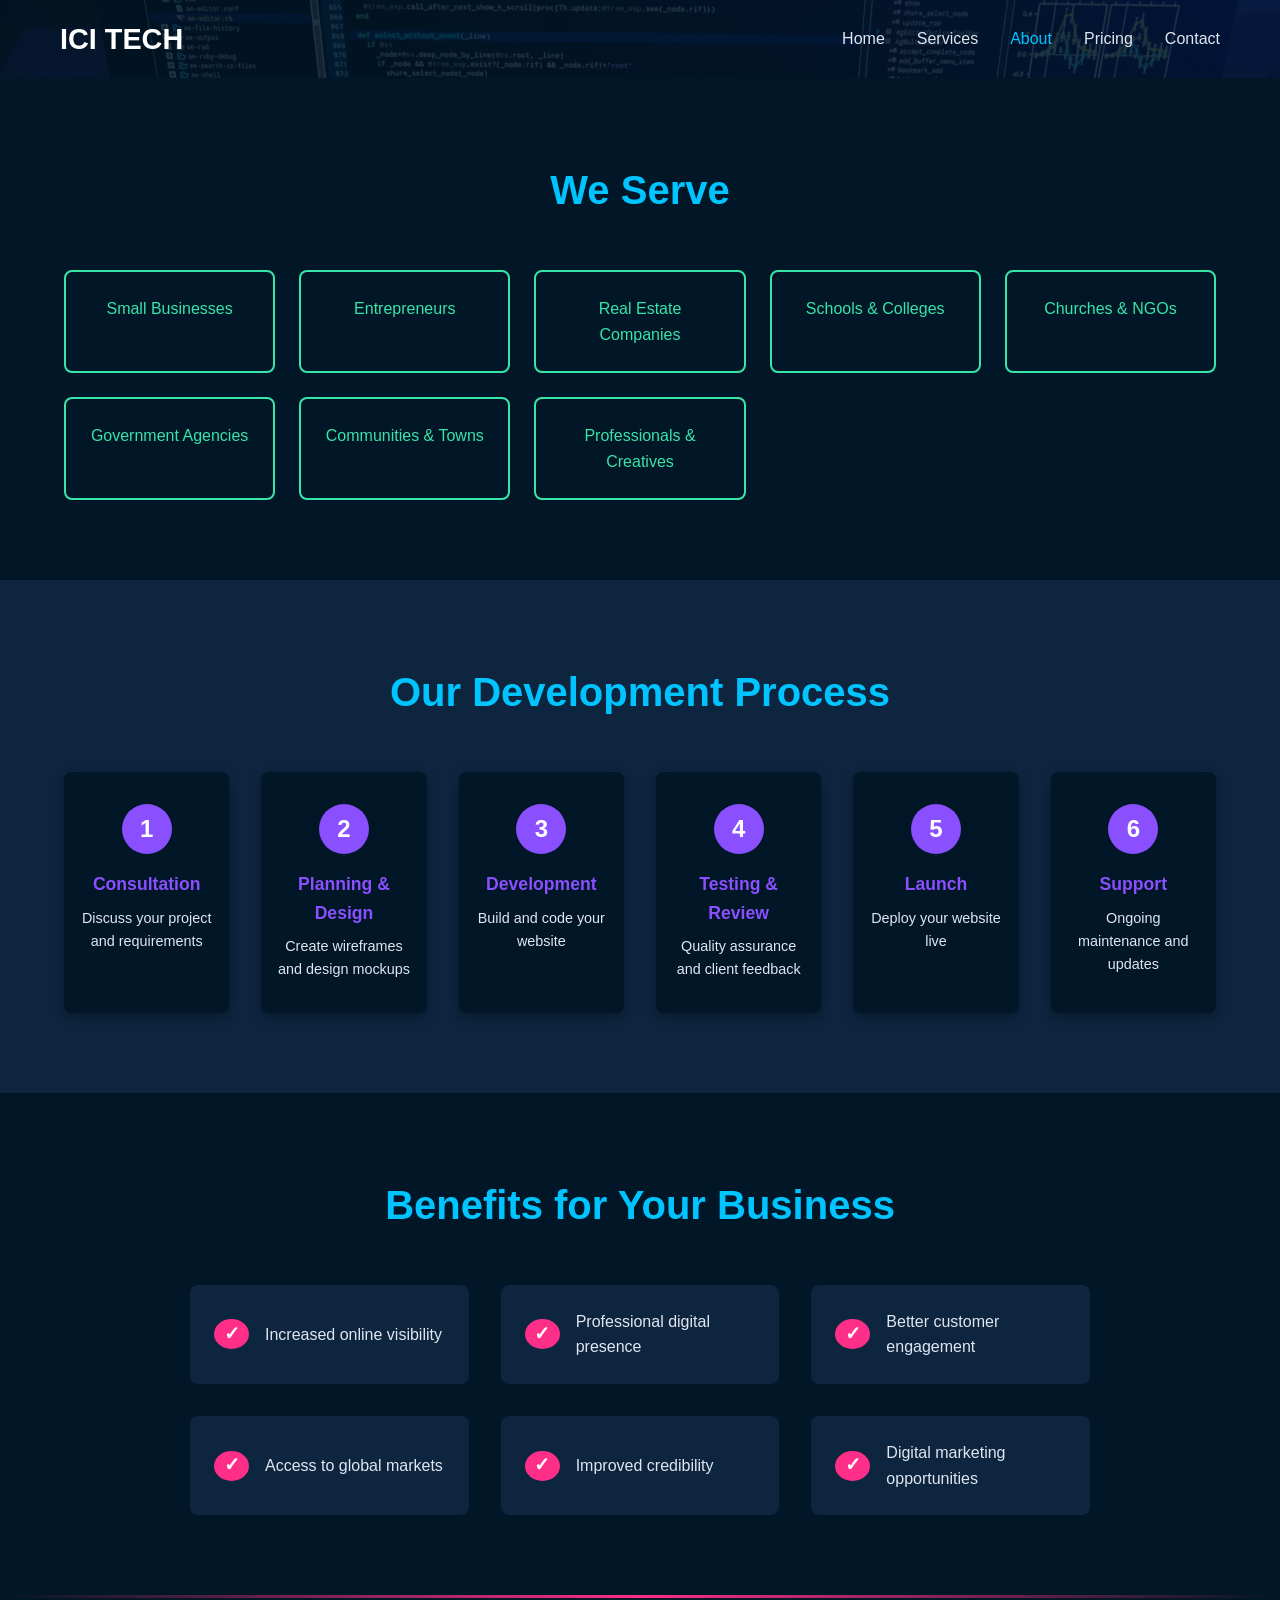
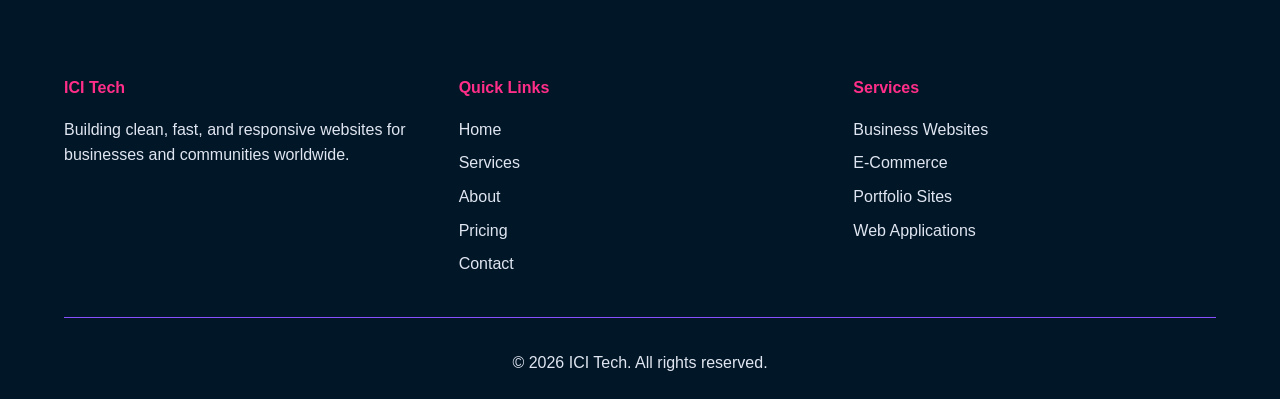
==== about.html @ 706affb3 "Add files via upload" ====
<!DOCTYPE html>
<html lang="en">
<head>
    <meta charset="UTF-8">
    <meta name="viewport" content="width=device-width, initial-scale=1.0">
    <meta name="description" content="About ICI Tech - Professional Web Design and Development Services for Businesses, Communities, and Individuals.">
    <meta name="keywords" content="web design company, web development services, about us, our process, benefits">
    <title>About Us - ICI Tech</title>
    <link rel="icon" type="image/png" href="assets/img/icon.png">
    <link rel="apple-touch-icon" href="assets/img/icon.png">
    <link rel="stylesheet" href="assets/styles.css">
    <link rel="stylesheet" href="https://unpkg.com/aos@next/dist/aos.css" />
</head>
<body>
    <!-- Navigation -->
    <nav class="navbar">
        <div class="container">
            <div class="logo"><a href="index.html">ICI Tech</a></div>
            <ul class="nav-menu">
                <li><a href="index.html" class="nav-link">Home</a></li>
                <li><a href="services.html" class="nav-link">Services</a></li>
                <li><a href="about.html" class="nav-link">About</a></li>
                <li><a href="pricing.html" class="nav-link">Pricing</a></li>
                <li><a href="contact.html" class="nav-link">Contact</a></li>
            </ul>
            <div class="hamburger">
                <span></span>
                <span></span>
                <span></span>
            </div>
        </div>
    </nav>

    <!-- Target Clients Section -->
    <section class="target-clients">
        <div class="container">
            <h2 data-aos="fade-up">We Serve</h2>
            <div class="clients-grid" data-aos="fade-up">
                <div class="client-item" data-aos-delay="50">Small Businesses</div>
                <div class="client-item" data-aos-delay="100">Entrepreneurs</div>
                <div class="client-item" data-aos-delay="150">Real Estate Companies</div>
                <div class="client-item" data-aos-delay="200">Schools & Colleges</div>
                <div class="client-item" data-aos-delay="250">Churches & NGOs</div>
                <div class="client-item" data-aos-delay="300">Government Agencies</div>
                <div class="client-item" data-aos-delay="350">Communities & Towns</div>
                <div class="client-item" data-aos-delay="400">Professionals & Creatives</div>
            </div>
        </div>
    </section>

    <!-- Process Section -->
    <section class="process">
        <div class="container" data-aos="fade-up">
            <h2>Our Development Process</h2>
            <div class="process-steps">
                <div class="step" data-aos="fade-up" data-aos-delay="100">
                    <div class="step-number">1</div>
                    <h4>Consultation</h4>
                    <p>Discuss your project and requirements</p>
                </div>
                <div class="step" data-aos="fade-up" data-aos-delay="200">
                    <div class="step-number">2</div>
                    <h4>Planning & Design</h4>
                    <p>Create wireframes and design mockups</p>
                </div>
                <div class="step" data-aos="fade-up" data-aos-delay="300">
                    <div class="step-number">3</div>
                    <h4>Development</h4>
                    <p>Build and code your website</p>
                </div>
                <div class="step" data-aos="fade-up" data-aos-delay="400">
                    <div class="step-number">4</div>
                    <h4>Testing & Review</h4>
                    <p>Quality assurance and client feedback</p>
                </div>
                <div class="step" data-aos="fade-up" data-aos-delay="500">
                    <div class="step-number">5</div>
                    <h4>Launch</h4>
                    <p>Deploy your website live</p>
                </div>
                <div class="step" data-aos="fade-up" data-aos-delay="600">
                    <div class="step-number">6</div>
                    <h4>Support</h4>
                    <p>Ongoing maintenance and updates</p>
                </div>
            </div>
        </div>
    </section>

    <!-- Benefits Section -->
    <section class="benefits">
        <div class="container" data-aos="fade-up">
            <h2>Benefits for Your Business</h2>
            <div class="benefits-list">
                <div class="benefit-item">
                    <span class="benefit-icon">✓</span>
                    <p>Increased online visibility</p>
                </div>
                <div class="benefit-item">
                    <span class="benefit-icon">✓</span>
                    <p>Professional digital presence</p>
                </div>
                <div class="benefit-item">
                    <span class="benefit-icon">✓</span>
                    <p>Better customer engagement</p>
                </div>
                <div class="benefit-item">
                    <span class="benefit-icon">✓</span>
                    <p>Access to global markets</p>
                </div>
                <div class="benefit-item">
                    <span class="benefit-icon">✓</span>
                    <p>Improved credibility</p>
                </div>
                <div class="benefit-item">
                    <span class="benefit-icon">✓</span>
                    <p>Digital marketing opportunities</p>
                </div>
            </div>
        </div>
    </section>

    <!-- Footer -->
    <footer class="footer">
        <div class="container">
            <div class="footer-content">
                <div class="footer-section">
                    <h4>ICI Tech</h4>
                    <p>Building clean, fast, and responsive websites for businesses and communities worldwide.</p>
                </div>
                <div class="footer-section">
                    <h4>Quick Links</h4>
                    <ul>
                        <li><a href="index.html">Home</a></li>
                        <li><a href="services.html">Services</a></li>
                        <li><a href="about.html">About</a></li>
                        <li><a href="pricing.html">Pricing</a></li>
                        <li><a href="contact.html">Contact</a></li>
                    </ul>
                </div>
                <div class="footer-section">
                    <h4>Services</h4>
                    <ul>
                        <li><a href="services.html#business">Business Websites</a></li>
                        <li><a href="services.html#ecommerce">E-Commerce</a></li>
                        <li><a href="services.html#portfolio">Portfolio Sites</a></li>
                        <li><a href="services.html#apps">Web Applications</a></li>
                    </ul>
                </div>
            </div>
            <div class="footer-bottom">
                <p>&copy; 2026 ICI Tech. All rights reserved.</p>
            </div>
        </div>
    </footer>

    <!-- Back to Top Button -->
    <a href="#" class="back-to-top">↑</a>

    <script src="assets/script.js"></script>
    <script src="https://unpkg.com/aos@next/dist/aos.js"></script>
    <script>
      AOS.init({ duration: 1000, once: true });
    </script>
</body>
</html>
---- assets/styles.css ----
/* ============================================
   Global Styles
   ============================================ */

* {
    margin: 0;
    padding: 0;
    box-sizing: border-box;
}

:root {
    /* New Multi-color Dark Palette */
    --dark-bg: #011627; /* Very Dark Blue - Main BG */
    --card-bg: #0D253F; /* Deep Navy - For cards and sections */
    --primary-color: #8A4FFF;   /* Vibrant Purple */
    --secondary-color: #00C4FF; /* Bright Cyan */
    --accent-color: #FF2E88;    /* Hot Pink/Magenta */
    --accent-color-2: #38E4A8;   /* Bright Green */
    
    --text-light: #E0E6F1;      /* Brighter light text */
    --text-dark: #E0E6F1;       /* Dark text is now light on dark bg */
    --white: #ffffff;           /* Keep white for pure white text */
    --border-color: rgba(46, 196, 182, 0.3);

    --shadow: 0 4px 12px rgba(0, 0, 0, 0.3);
    --shadow-lg: 0 8px 24px rgba(0, 0, 0, 0.4);
}

body {
    font-family: 'Segoe UI', Tahoma, Geneva, Verdana, sans-serif;
    line-height: 1.6;
    color: var(--text-light);
    background-color: var(--dark-bg); /* Fallback color */
    background-image: linear-gradient(rgba(1, 22, 39, 0.85), rgba(1, 22, 39, 0.85)), url('../assets/img/hero\ img.jpg');
    background-size: cover;
    background-position: center center;
    background-repeat: no-repeat;
    background-attachment: fixed;
}

body.no-bg-image {
    background-image: none; /* Remove the background image */
    background-color: var(--dark-bg); /* Use a solid dark background */
}

.container {
    max-width: 1200px;
    margin: 0 auto;
    padding: 0 1.5rem;
}

/* ============================================
   Navigation
   ============================================ */

.navbar {
    /* Default transparent state */
    background-color: transparent;
    box-shadow: none;
    -webkit-backdrop-filter: none;
    backdrop-filter: none;
    position: sticky;
    top: 0;
    z-index: 1000;
    transition: background-color 0.4s ease, box-shadow 0.4s ease, -webkit-backdrop-filter 0.4s ease, backdrop-filter 0.4s ease;
}

.navbar.scrolled {
    background-color: rgba(1, 22, 39, 0.95); /* More opaque background */
    box-shadow: var(--shadow-lg); /* A stronger shadow for more depth */
    -webkit-backdrop-filter: blur(10px);
    backdrop-filter: blur(10px);
    border-bottom: 1px solid var(--border-color); /* Subtle separator line */
}

.navbar .container {
    display: flex;
    justify-content: space-between;
    align-items: center;
    padding: 1rem 20px;
}

.logo {
    font-size: 1.8rem;
    font-weight: 900; 
    text-transform: uppercase;
}

.logo a,
.logo a:visited,
.logo a:hover {
    color: var(--white);
    text-decoration: none;
}

.nav-menu {
    display: flex;
    list-style: none;
    gap: 2rem;
}

.nav-link,
.nav-link:visited {
    color: var(--text-light); /* Changed for dark navbar */
    text-decoration: none;
    font-weight: 500;
    transition: color 0.3s ease;
}

.nav-link:hover {
    color: var(--accent-color);
}

.nav-link.active {
    color: var(--secondary-color); /* Use bright cyan for the active link */
    position: relative;
}

.hamburger {
    display: none;
    flex-direction: column;
    cursor: pointer;
}

.hamburger span {
    width: 25px;
    height: 3px;
    background-color: var(--white); /* Changed for dark navbar */
    margin: 5px 0;
    transition: 0.3s;
}

/* ============================================
   Hero Section
   ============================================ */

.hero { 
    background: transparent;
    color: var(--white);
    padding: 6rem 1.5rem;
    text-align: center; 
    min-height: 500px;
    display: flex;
    align-items: center;
    justify-content: center;
}

.hero-content h1 {
    font-size: 3rem;
    margin-bottom: 1rem;
    font-weight: bold;
}

.hero-content p {
    font-size: 1.3rem;
    margin-bottom: 2rem;
    opacity: 0.95;
}

.cta-button {
    background-color: var(--accent-color);
    color: var(--white);
    padding: 12px 30px;
    border: none;
    border-radius: 5px;
    font-size: 1rem;
    font-weight: bold;
    cursor: pointer;
    transition: all 0.3s ease;
    text-transform: uppercase;
    text-decoration: none;
}

.cta-button:hover {
    background-color: var(--secondary-color);
    transform: translateY(-2px);
    color: var(--dark-bg);
    box-shadow: var(--shadow-lg);
}

/* Rainbow animation for special CTA button */
@keyframes rainbow-bg {
    0% { background-position: 0% 50%; }
    50% { background-position: 100% 50%; }
    100% { background-position: 0% 50%; }
}

.cta-rainbow {
    background: linear-gradient(90deg, var(--primary-color), var(--accent-color), var(--secondary-color), var(--accent-color-2), var(--primary-color));
    background-size: 250% 250%;
    animation: rainbow-bg 8s ease infinite;
}

.cta-rainbow:hover {
    background-color: transparent; /* Prevents background color change from .cta-button:hover */
    color: var(--white); /* Keeps text color consistent on hover */
    animation-duration: 2s; /* Speeds up the animation on hover */
}

/* ============================================
   Introduction Section
   ============================================ */

.introduction {
    padding: 5rem 1.5rem;
    background-color: var(--card-bg);
    text-align: center;
}

.introduction h2 {
    font-size: 2.5rem;
    margin-bottom: 1.5rem;
    color: var(--secondary-color);
}

.introduction p {
    font-size: 1.1rem;
    color: var(--text-light);
    max-width: 800px;
    margin: 1rem auto;
    line-height: 1.8;
}

/* ============================================
   Mission & Vision Section
   ============================================ */

.mission-vision {
    padding: 5rem 1.5rem;
    background-color: transparent;
}

.mission-vision-grid {
    display: grid;
    grid-template-columns: repeat(auto-fit, minmax(400px, 1fr));
    gap: 2rem;
    margin-top: 2rem;
}

.mission-card,
.vision-card {
    background-color: var(--card-bg);
    padding: 2rem;
    border-radius: 8px;
    box-shadow: var(--shadow);
    transition: transform 0.3s ease, box-shadow 0.3s ease;
}

.mission-card {
    border-left: 5px solid var(--primary-color);
}

.vision-card {
    border-left: 5px solid var(--accent-color);
}

.mission-card:hover,
.vision-card:hover {
    transform: translateY(-5px);
    box-shadow: var(--shadow-lg);
}

.mission-card h3,
.vision-card h3 {
    font-size: 1.5rem;
    margin-bottom: 1rem;
}

/* ============================================
   Services Section
   ============================================ */

.services {
    padding: 5rem 1.5rem;
    background-color: var(--card-bg);
}

.services h2 {
    font-size: 2.5rem;
    text-align: center;
    margin-bottom: 3rem;
    color: var(--secondary-color);
}

.services-grid {
    display: grid;
    grid-template-columns: repeat(auto-fit, minmax(300px, 1fr));
    gap: 2rem;
}

.service-card {
    background-color: var(--dark-bg);
    padding: 2rem;
    border-radius: 8px;
    box-shadow: var(--shadow);
    transition: all 0.3s ease;
    border-top: 4px solid var(--primary-color);
}

.service-card:hover {
    transform: translateY(-10px) scale(1.02);
    box-shadow: var(--shadow-lg);
    border-top-color: var(--accent-color);
}

.service-card h3 {
    color: var(--primary-color);
    margin-bottom: 1rem;
    font-size: 1.3rem;
}

.service-card p {
    color: var(--text-light);
    margin-bottom: 1.5rem;
}

.service-card ul {
    list-style: none;
    padding-left: 0;
}

.service-card li {
    padding: 0.5rem 0;
    padding-left: 1.5rem;
    position: relative;
    color: var(--text-light);
}

.service-card li:before {
    content: "✓";
    position: absolute;
    left: 0;
    color: var(--accent-color-2);
    font-weight: bold;
}

/* ============================================
   Why Choose Us Section
   ============================================ */

.why-choose {
    padding: 5rem 1.5rem;
    background-color: var(--dark-bg);
}

.why-choose h2 {
    font-size: 2.5rem;
    text-align: center;
    margin-bottom: 3rem;
    color: var(--secondary-color);
}

.features-grid {
    display: grid;
    grid-template-columns: repeat(auto-fit, minmax(250px, 1fr));
    gap: 2rem;
}

.feature {
    text-align: center;
    padding: 2rem;
    background-color: var(--card-bg);
    border-radius: 8px;
    transition: all 0.3s ease;
}

.feature:hover {
    background-color: var(--primary-color);
    transform: translateY(-5px);
}

.feature:hover h4, .feature:hover p {
    color: var(--white);
}

.feature h4 {
    color: var(--primary-color);
    margin-bottom: 0.5rem;
    font-size: 1.2rem;
}

.feature p {
    color: var(--text-light);
}

/* ============================================
   Pricing Section
   ============================================ */

.pricing {
    padding: 5rem 1.5rem;
    background-color: var(--card-bg);
}

.pricing h2 {
    font-size: 2.5rem;
    text-align: center;
    margin-bottom: 1rem;
    color: var(--secondary-color);
}

.pricing-intro {
    text-align: center;
    color: var(--text-light);
    margin-bottom: 3rem;
    font-size: 1.1rem;
}

.pricing-cards {
    display: grid;
    grid-template-columns: repeat(auto-fit, minmax(280px, 1fr));
    gap: 2rem;
}

.price-card {
    background-color: var(--dark-bg);
    padding: 2.5rem;
    border-radius: 8px;
    box-shadow: var(--shadow);
    text-align: center;
    transition: all 0.3s ease;
    border-top: 4px solid var(--border-color);
}

.price-card.featured {
    border-top: 4px solid var(--primary-color);
    transform: scale(1.05);
    box-shadow: var(--shadow-lg);
}

.price-card:hover {
    box-shadow: var(--shadow-lg);
    transform: translateY(-5px);
}

.price-card.featured:hover {
    transform: scale(1.05) translateY(-5px);
}

.price-card h3 {
    color: var(--primary-color);
    font-size: 1.5rem;
    margin-bottom: 0.5rem;
}

.price-tier {
    color: var(--text-light);
    font-size: 0.9rem;
    margin-bottom: 1.5rem;
}

.price-card ul {
    list-style: none;
    margin: 1.5rem 0;
    text-align: left;
}

.price-card li {
    padding: 0.7rem 0;
    color: var(--text-light);
}

.price-button-wrapper {
    position: relative;
    display: inline-block;
    width: 100%;
    margin-top: 1.5rem;
}

.price-button-wrapper::before {
    content: attr(data-price);
    position: absolute;
    bottom: 120%;
    left: 50%;
    transform: translateX(-50%);
    background-color: var(--primary-color);
    color: var(--white);
    padding: 10px 15px;
    border-radius: 5px;
    white-space: nowrap;
    font-size: 0.9rem;
    font-weight: bold;
    opacity: 0;
    visibility: hidden;
    transition: all 0.3s ease;
    z-index: 10;
    box-shadow: var(--shadow-lg);
}

.price-button-wrapper::after {
    content: '';
    position: absolute;
    bottom: 115%;
    left: 50%;
    transform: translateX(-50%);
    border: 6px solid transparent;
    border-top-color: var(--primary-color);
    opacity: 0;
    visibility: hidden;
    transition: all 0.3s ease;
    z-index: 10;
}

.price-button-wrapper:hover::before,
.price-button-wrapper:hover::after {
    opacity: 1;
    visibility: visible;
}

.price-button {
    background-color: var(--accent-color);
    color: var(--white);
    padding: 10px 25px;
    border: none;
    border-radius: 5px;
    cursor: pointer;
    font-weight: bold;
    transition: all 0.3s ease;
    display: inline-block;
    width: 100%;
    text-align: center;
    text-decoration: none;
}

.price-button:hover {
    background-color: var(--secondary-color);
    transform: translateY(-2px);
}

/* ============================================
   Target Clients Section
   ============================================ */

.target-clients {
    padding: 5rem 1.5rem;
    background-color: var(--dark-bg);
}

.target-clients h2 {
    font-size: 2.5rem;
    text-align: center;
    margin-bottom: 3rem;
    color: var(--secondary-color);
}

.clients-grid {
    display: grid;
    grid-template-columns: repeat(auto-fit, minmax(200px, 1fr));
    gap: 1.5rem;
}

.client-item {
    background-color: transparent;
    padding: 1.5rem;
    border-radius: 8px;
    text-align: center;
    font-weight: 500;
    color: var(--accent-color-2);
    border: 2px solid var(--accent-color-2);
    transition: all 0.3s ease;
}

.client-item:hover {
    background-color: var(--accent-color-2);
    color: var(--dark-bg);
}

/* ============================================
   Process Section
   ============================================ */

.process {
    padding: 5rem 1.5rem;
    background-color: var(--card-bg);
}

.process h2 {
    font-size: 2.5rem;
    text-align: center;
    margin-bottom: 3rem;
    color: var(--secondary-color);
}

.process-steps {
    display: grid;
    grid-template-columns: repeat(auto-fit, minmax(150px, 1fr));
    gap: 2rem;
}

.step {
    text-align: center;
    padding: 2rem 1rem;
    background-color: var(--dark-bg);
    border-radius: 8px;
    box-shadow: var(--shadow);
    transition: all 0.3s ease;
}

.step:hover {
    box-shadow: var(--shadow-lg);
    transform: translateY(-5px);
}

.step-number {
    width: 50px;
    height: 50px;
    background-color: var(--primary-color);
    color: var(--white);
    border-radius: 50%;
    display: flex;
    align-items: center;
    justify-content: center;
    font-size: 1.5rem;
    font-weight: bold;
    margin: 0 auto 1rem;
}

.step h4 {
    color: var(--primary-color);
    margin-bottom: 0.5rem;
    font-size: 1.1rem;
}

.step p {
    color: var(--text-light);
    font-size: 0.9rem;
}

/* ============================================
   Benefits Section
   ============================================ */

.benefits {
    padding: 5rem 1.5rem;
    background-color: var(--dark-bg);
}

.benefits h2 {
    font-size: 2.5rem;
    text-align: center;
    margin-bottom: 3rem;
    color: var(--secondary-color);
}

.benefits-list {
    display: grid;
    grid-template-columns: repeat(auto-fit, minmax(250px, 1fr));
    gap: 2rem;
    max-width: 900px;
    margin: 0 auto;
}

.benefit-item {
    display: flex;
    align-items: center;
    gap: 1rem;
    padding: 1.5rem;
    background-color: var(--card-bg);
    border-radius: 8px;
    transition: all 0.3s ease;
}

.benefit-item:hover {
    background-color: var(--primary-color);
    transform: translateX(5px);
}

.benefit-icon {
    width: 35px;
    height: 30px;
    background-color: var(--accent-color);
    color: var(--white);
    border-radius: 50%;
    display: flex;
    align-items: center;
    justify-content: center;
    font-weight: bold;
    font-size: 1.2rem;
    flex-shrink: 0;
}

.benefit-item p {
    color: var(--text-light);
    margin: 0;
}

/* ============================================
   Contact Section
   ============================================ */

.contact {
    padding: 5rem 1.5rem;
    background: linear-gradient(135deg, var(--primary-color) 0%, var(--secondary-color) 100%);
    color: var(--white);
    text-align: center;
}

.contact h2 {
    font-size: 2.5rem;
    margin-bottom: 1rem;
}

.contact > .container > p {
    font-size: 1.1rem;
    margin-bottom: 2rem;
}

.contact-form {
    max-width: 700px;
    text-align: left;
    margin: 0 auto;
}

.form-group {
    margin-bottom: 1.5rem;
}

.contact-form input,
.contact-form select,
.contact-form textarea {
    width: 100%;
    padding: 12px 15px;
    border: 1px solid rgba(255, 255, 255, 0.2);
    border-radius: 5px;
    font-family: inherit;
    font-size: 1rem;
    background-color: rgba(255, 255, 255, 0.1);
    color: var(--white);
}

.contact-form input::placeholder,
.contact-form textarea::placeholder {
    color: var(--text-light);
    opacity: 0.7;
}

.contact-form select option {
    background: var(--dark-bg);
    color: var(--text-light);
}

.contact-form input:focus,
.contact-form select:focus,
.contact-form textarea:focus {
    outline: 2px solid var(--accent-color-2);
    box-shadow: none;
}

.contact-form button {
    width: 100%;
}

/* ============================================
   Footer
   ============================================ */

.footer {
    background-color: var(--dark-bg);
    color: var(--text-light);
    padding: 5rem 1.5rem 1.5rem;
    position: relative;
}

.footer::before {
    content: '';
    position: absolute;
    top: 0;
    left: 0;
    right: 0;
    height: 3px;
    background: linear-gradient(90deg, transparent, var(--accent-color), transparent);
}

.footer-content {
    display: grid;
    grid-template-columns: repeat(auto-fit, minmax(220px, 1fr));
    gap: 2rem;
    margin-bottom: 2rem;
}

.footer-section h4 {
    margin-bottom: 1rem;
    color: var(--accent-color);
}

.footer-section p {
    color: var(--text-light);
    line-height: 1.6;
}

.footer-section ul {
    list-style: none;
}

.footer-section ul li {
    margin-bottom: 0.5rem;
}

.footer-section a {
    color: var(--text-light);
    text-decoration: none;
    transition: color 0.3s ease;
}

.footer-section a:hover {
    color: var(--accent-color);
    text-decoration: none;
}

.social-links {
    display: flex;
    gap: 1rem;
    margin-top: 1rem;
}

.social-links a {
    display: flex;
    justify-content: center;
    align-items: center;
    width: 40px;
    height: 40px;
    border-radius: 50%;
    background-color: var(--primary-color);
    font-weight: bold;
}

.social-links a:hover {
    background-color: var(--accent-color);
    transform: translateY(-3px);
}

.footer-bottom {
    text-align: center;
    padding-top: 2rem;
    border-top: 1px solid var(--primary-color);
    color: var(--text-light);
}

/* ============================================
   Back to Top Button
   ============================================ */

.back-to-top {
    position: fixed;
    bottom: 25px;
    right: 25px;
    background-color: var(--accent-color);
    color: var(--white);
    width: 50px;
    height: 50px;
    border-radius: 50%;
    display: flex;
    align-items: center;
    justify-content: center;
    font-size: 24px;
    text-decoration: none;
    box-shadow: var(--shadow-lg);
    opacity: 0;
    visibility: hidden;
    transform: translateY(20px);
    transition: all 0.4s ease;
    z-index: 1000;
}

.back-to-top.visible {
    opacity: 1;
    visibility: visible;
    transform: translateY(0);
}

.back-to-top:hover {
    background-color: #25a296; /* Darker accent */
    transform: translateY(-3px);
}

/* === Styles for New Sections === */

/* Core Services Section (index.html) */
.core-services {
    padding: 5rem 1.5rem;
    background-color: var(--card-bg);
}
.core-services h2 {
    font-size: 2.5rem;
    text-align: center;
    margin-bottom: 3rem;
    color: var(--secondary-color);
}
.core-services .learn-more-link {
    font-weight: bold;
    color: var(--accent-color-2);
    text-decoration: none;
    transition: color 0.3s ease;
}
.core-services .learn-more-link:hover {
    color: var(--white); /* No underline on hover */
}

/* Tech Stack Section (index.html) */
.tech-stack {
    padding: 5rem 1.5rem;
    background-color: var(--card-bg);
}

.tech-stack h2 {
    font-size: 2.5rem;
    text-align: center;
    margin-bottom: 3rem;
    color: var(--secondary-color);
}

.tech-grid {
    display: grid;
    grid-template-columns: repeat(auto-fit, minmax(120px, 1fr));
    gap: 2rem;
    max-width: 900px;
    margin: 0 auto;
}

.tech-item {
    background-color: var(--dark-bg);
    padding: 1.5rem;
    border-radius: 8px;
    display: flex;
    flex-direction: column;
    align-items: center;
    justify-content: center;
    gap: 1rem;
    text-align: center;
    transition: all 0.3s ease;
}

.tech-item:hover {
    transform: translateY(-10px);
    box-shadow: var(--shadow-lg);
    background-color: var(--primary-color);
}

.tech-item img {
    height: 50px;
    width: 50px;
    object-fit: contain;
}

.tech-item p {
    font-size: 0.9rem;
    font-weight: 500;
    color: var(--text-light);
    margin: 0;
}

.tech-item:hover p {
    color: var(--white);
}

/* ============================================
   Responsive Design
   ============================================ */

@media (max-width: 768px) {
    .hamburger {
        display: flex;
    }

    .nav-menu {
        display: none;
        position: absolute;
        top: 70px;
        left: 0;
        right: 0;
        flex-direction: column;
        background-color: var(--card-bg);
        gap: 0;
        padding: 1rem 0;
        box-shadow: var(--shadow);
        border-top: 1px solid var(--border-color);
    }

    .nav-menu.active {
        display: flex;
    }

    .nav-menu li {
        width: 100%;
    }

    .nav-menu li a {
        display: block;
        padding: 1rem 1.5rem;
        color: var(--text-light);
    }

    .hero-content h1 {
        font-size: 2rem;
    }

    .hero-content p {
        font-size: 1rem;
    }

    .services-grid,
    .features-grid,
    .pricing-cards {
        grid-template-columns: 1fr;
    }

    .price-card.featured {
        transform: scale(1);
    }

    .price-card.featured:hover {
        transform: translateY(-5px);
    }

    .mission-vision-grid {
        grid-template-columns: 1fr;
    }

    .process-steps {
        grid-template-columns: repeat(2, 1fr);
    }

    .contact-wrapper {
        grid-template-columns: 1fr;
    }
}

@media (max-width: 480px) {
    .navbar .container {
        padding: 0.8rem 1rem;
    }

    .logo {
        font-size: 1.3rem;
    }

    .hero {
        padding: 50px 1rem;
        min-height: 350px;
    }

    .hero-content h1 {
        font-size: 1.5rem;
    }

    .hero-content p {
        font-size: 0.95rem;
    }


    .introduction h2,
    .services h2,
    .why-choose h2,
    .pricing h2,
    .process h2,
    .benefits h2,
    .contact h2,
    .core-services h2,
    .tech-stack h2 {
        font-size: 1.8rem;
    }
    .process-steps {
        grid-template-columns: 1fr;
    }

    .benefits-list {
        grid-template-columns: 1fr;
    }

    .clients-grid {
        grid-template-columns: repeat(2, 1fr);
    }
}

/* ============================================
   FAQ Accordion
   ============================================ */

.faq {
    padding: 5rem 1.5rem;
    background-color: var(--dark-bg);
}

.faq-accordion {
    max-width: 800px;
    margin: 2rem auto 0;
}

.faq-item {
    border-bottom: 1px solid var(--border-color);
}

.faq-item:last-child {
    border-bottom: none;
}

.faq-question {
    width: 100%;
    background: none;
    border: none;
    padding: 1.5rem 0;
    display: flex;
    justify-content: space-between;
    align-items: center;
    cursor: pointer;
    text-align: left;
}

.faq-question span:first-child { /* The text */
    color: var(--white);
    font-size: 1.2rem;
    font-weight: 500;
    font-family: inherit;
    padding-right: 1rem;
}

.faq-icon {
    font-size: 2rem;
    font-weight: 300;
    color: var(--secondary-color);
    transition: transform 0.3s ease;
    flex-shrink: 0;
}

.faq-answer {
    max-height: 0;
    overflow: hidden;
    transition: max-height 0.4s ease-out;
}

.faq-answer p {
    padding-bottom: 1.5rem;
    margin: 0;
    color: var(--text-light);
    opacity: 0.9;
    line-height: 1.7;
}

/* Active state for accordion */
.faq-item.active .faq-answer {
    max-height: 300px; /* A safe height for the content */
}

.faq-item.active .faq-icon {
    transform: rotate(45deg);
}
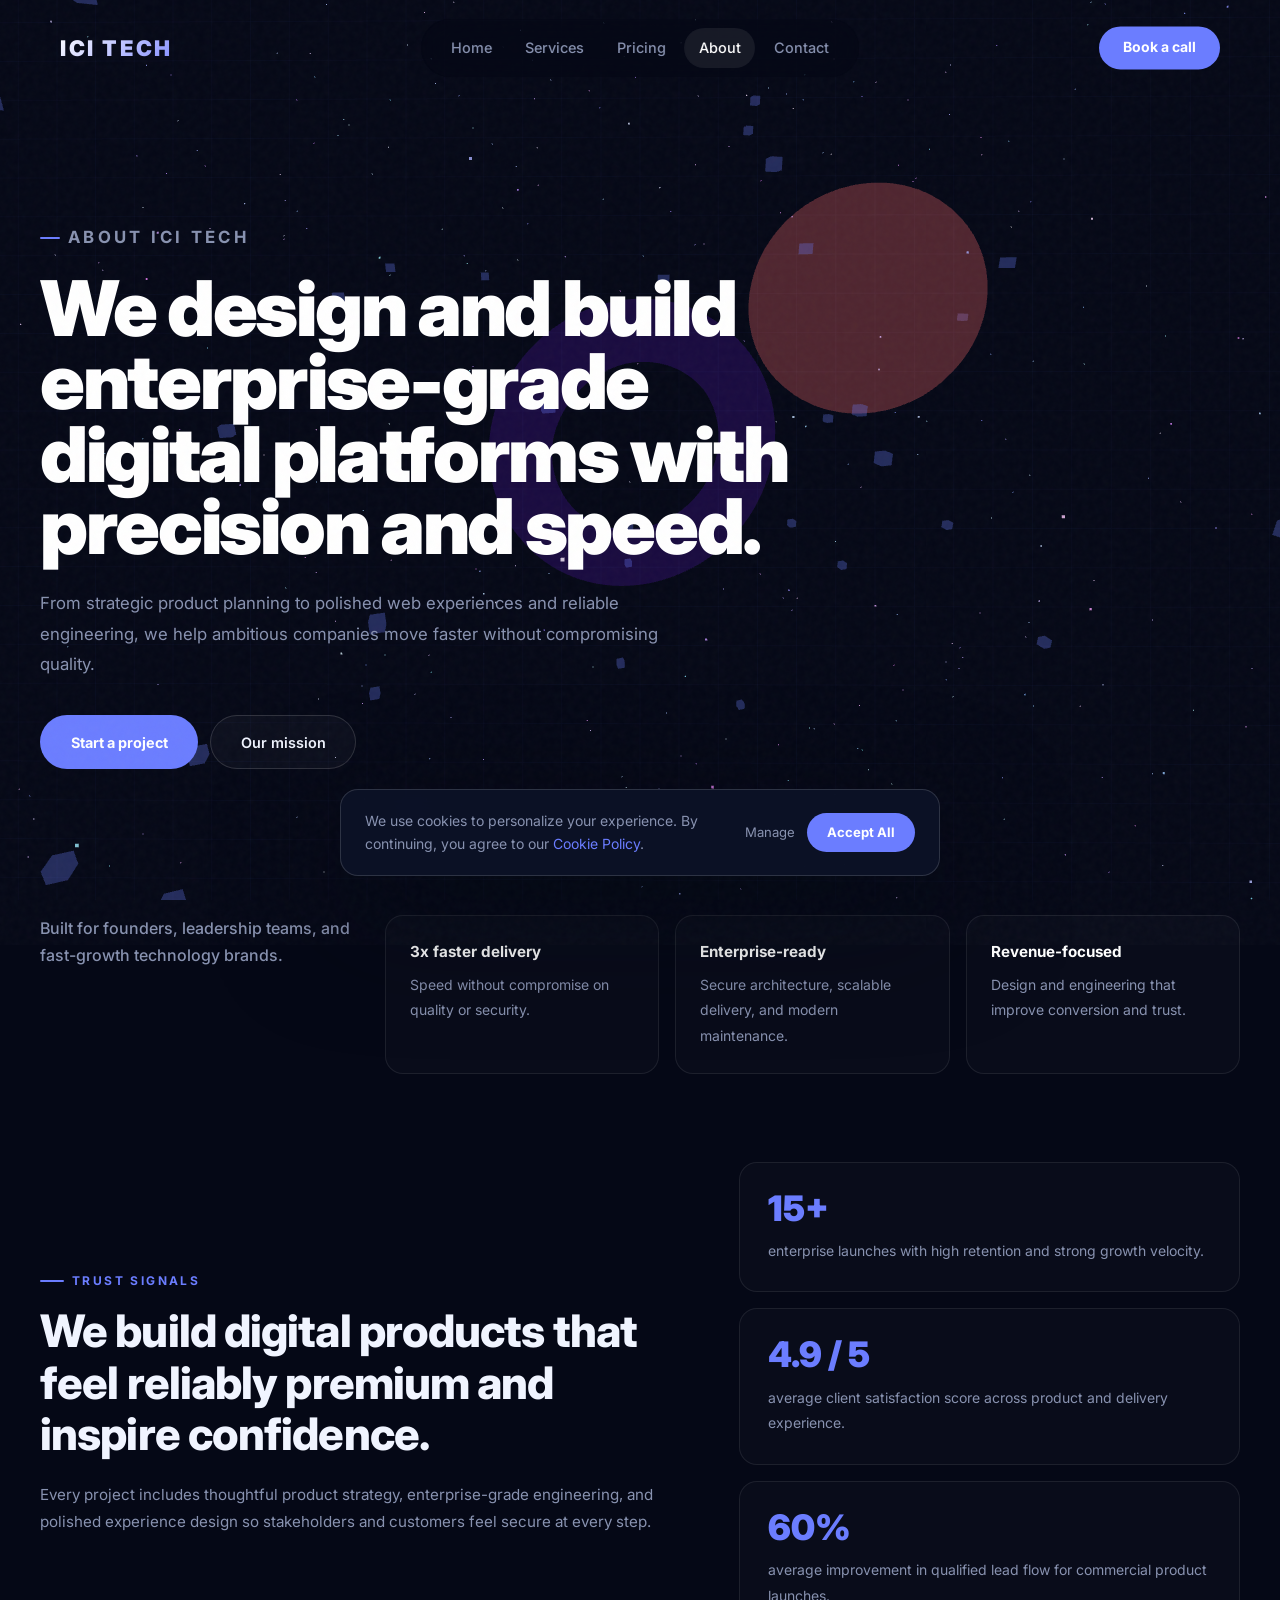
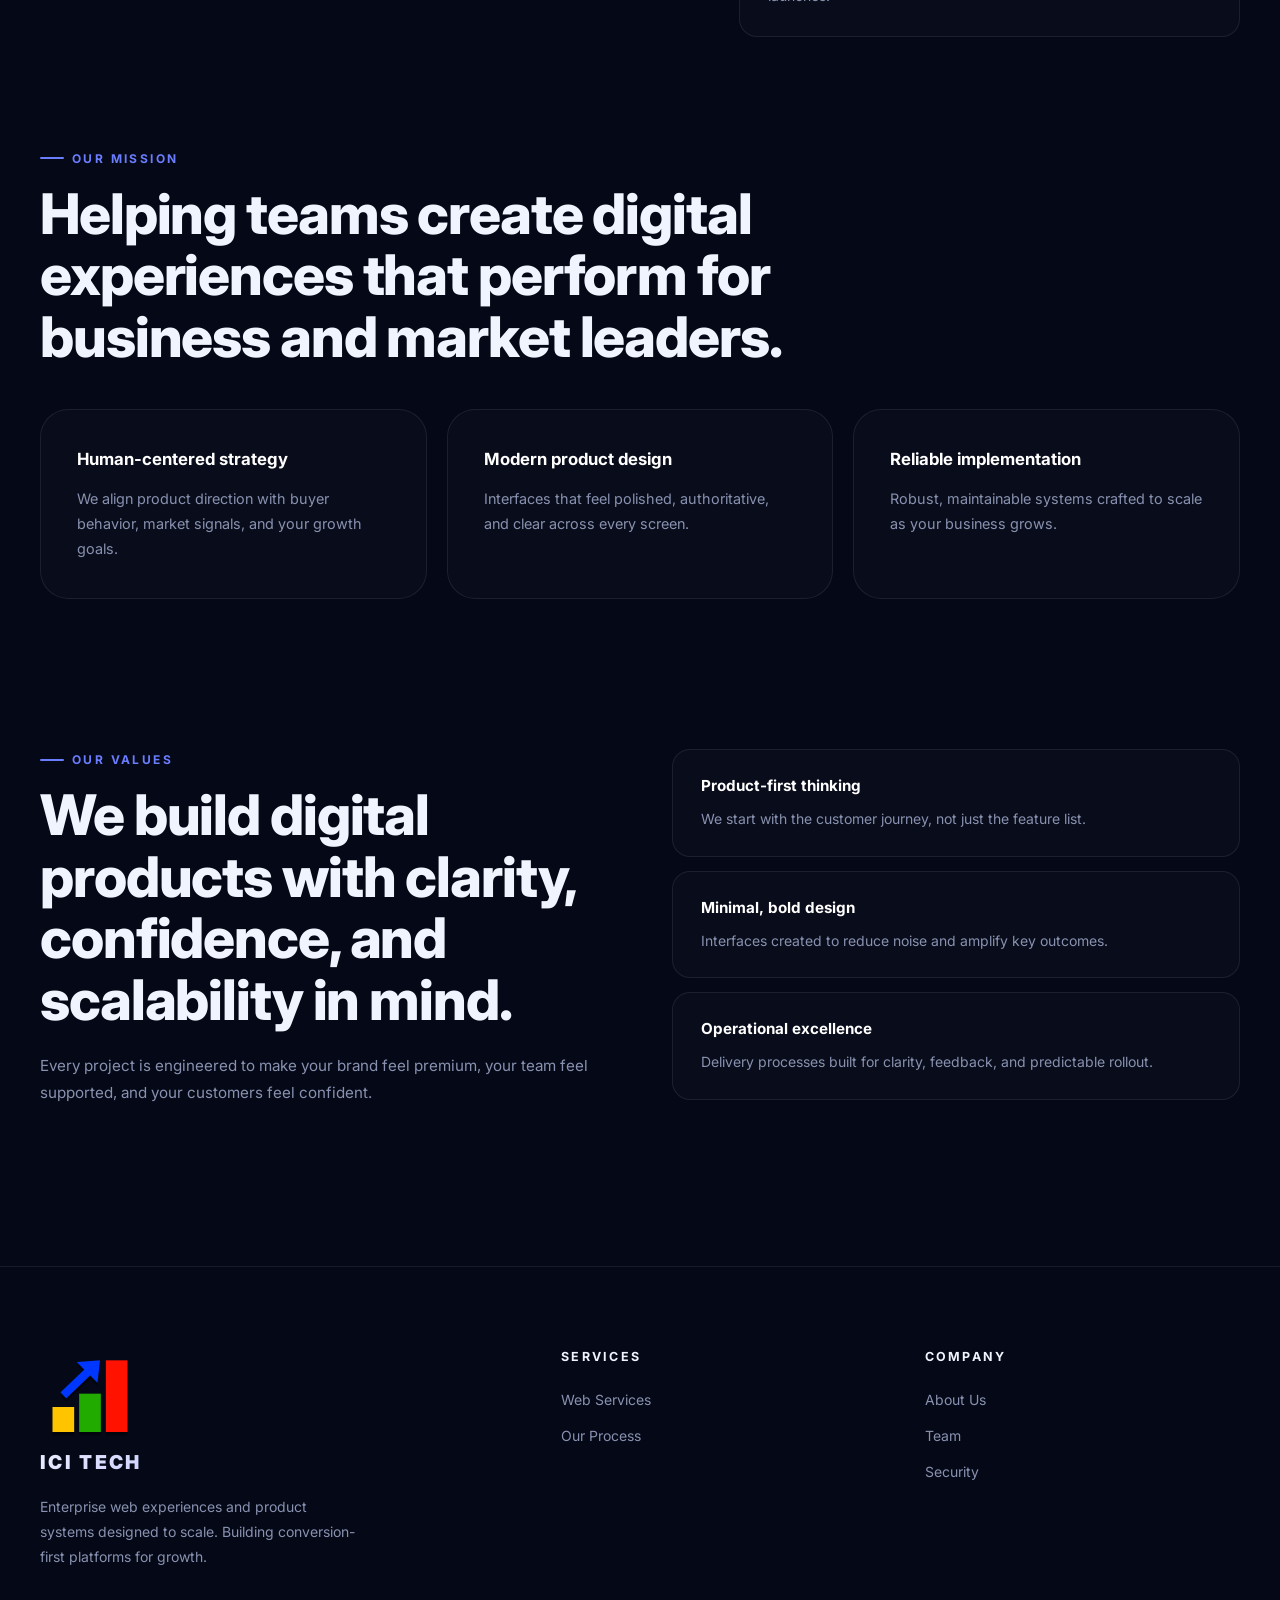
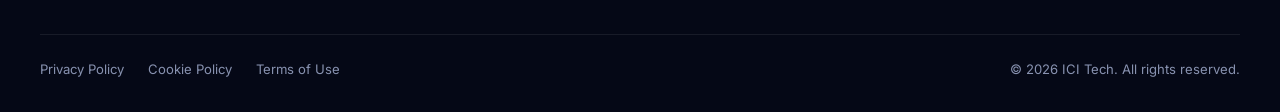
==== commit 3c422887: "Add files via upload" ====
--- a/about.html
+++ b/about.html
@@ -3,164 +3,185 @@
 <head>
     <meta charset="UTF-8">
     <meta name="viewport" content="width=device-width, initial-scale=1.0">
-    <meta name="description" content="About ICI Tech - Professional Web Design and Development Services for Businesses, Communities, and Individuals.">
-    <meta name="keywords" content="web design company, web development services, about us, our process, benefits">
+    <meta name="description" content="About ICI Tech � premium digital product systems for SaaS, fintech, and enterprise teams.">
+    <meta name="keywords" content="about ICI Tech, enterprise web development, SaaS design, team, mission">
     <title>About Us - ICI Tech</title>
-    <link rel="icon" type="image/png" href="assets/img/icon.png">
-    <link rel="apple-touch-icon" href="assets/img/icon.png">
+    <link rel="icon" type="image/png" href="assets/img/Favicon.png">
+    <link rel="apple-touch-icon" href="assets/img/Favicon.png">
     <link rel="stylesheet" href="assets/styles.css">
-    <link rel="stylesheet" href="https://unpkg.com/aos@next/dist/aos.css" />
+    <script src="assets/three.min.js" defer></script>
 </head>
 <body>
-    <!-- Navigation -->
-    <nav class="navbar">
+    <canvas id="three-bg"></canvas>
+    <header class="site-header">
+        <nav class="navbar" aria-label="Primary navigation">
+            <div class="container nav-inner">
+                <a class="logo" href="index.html">ICI Tech</a>
+                <button class="hamburger" aria-label="Toggle navigation menu" aria-expanded="false" aria-controls="nav-menu-list">
+                    <span></span>
+                    <span></span>
+                    <span></span>
+                </button>
+                <ul class="nav-menu" id="nav-menu-list">
+                    <li><a href="index.html">Home</a></li>
+                    <li><a href="services.html">Services</a></li>
+                    <li><a href="pricing.html">Pricing</a></li>
+                    <li><a href="about.html">About</a></li>
+                    <li><a href="contact.html">Contact</a></li>
+                </ul>
+                <a class="nav-cta" href="contact.html">Book a call</a>
+            </div>
+        </nav>
+        <section class="hero hero-bg">
+            <div class="container hero-grid">
+                <div class="hero-copy">
+                    <p class="eyebrow">About ICI Tech</p>
+                    <h1>We design and build enterprise-grade digital platforms with precision and speed.</h1>
+                    <p>From strategic product planning to polished web experiences and reliable engineering, we help ambitious companies move faster without compromising quality.</p>
+                    <div class="hero-actions">
+                        <a class="cta-button" href="contact.html">Start a project</a>
+                        <a class="cta-secondary" href="#mission">Our mission</a>
+                    </div>
+                </div>
+            </div>
+        </section>
+    </header>
+    <main>
+        <section class="credibility">
+            <div class="container credibility-grid">
+                <div>
+                    <p>Built for founders, leadership teams, and fast-growth technology brands.</p>
+                </div>
+                <div class="credibility-item">
+                    <strong>3x faster delivery</strong>
+                    <span>Speed without compromise on quality or security.</span>
+                </div>
+                <div class="credibility-item">
+                    <strong>Enterprise-ready</strong>
+                    <span>Secure architecture, scalable delivery, and modern maintenance.</span>
+                </div>
+                <div class="credibility-item">
+                    <strong>Revenue-focused</strong>
+                    <span>Design and engineering that improve conversion and trust.</span>
+                </div>
+            </div>
+        </section>
+
+        <section class="trust-details" aria-label="Trust and results">
+            <div class="container trust-grid">
+                <div class="trust-copy fade-in">
+                    <div class="section-label">Trust signals</div>
+                    <h2>We build digital products that feel reliably premium and inspire confidence.</h2>
+                    <p>Every project includes thoughtful product strategy, enterprise-grade engineering, and polished experience design so stakeholders and customers feel secure at every step.</p>
+                </div>
+                <div class="trust-stats">
+                    <div class="stat-panel fade-in">
+                        <strong>15+</strong>
+                        <span>enterprise launches with high retention and strong growth velocity.</span>
+                    </div>
+                    <div class="stat-panel fade-in">
+                        <strong>4.9 / 5</strong>
+                        <span>average client satisfaction score across product and delivery experience.</span>
+                    </div>
+                    <div class="stat-panel fade-in">
+                        <strong>60%</strong>
+                        <span>average improvement in qualified lead flow for commercial product launches.</span>
+                    </div>
+                </div>
+            </div>
+        </section>
+
+        <section class="impact" id="mission">
+            <div class="container">
+                <div class="section-label">Our mission</div>
+                <h2>Helping teams create digital experiences that perform for business and market leaders.</h2>
+                <div class="impact-grid">
+                    <article class="impact-card">
+                        <strong>Human-centered strategy</strong>
+                        <p>We align product direction with buyer behavior, market signals, and your growth goals.</p>
+                    </article>
+                    <article class="impact-card">
+                        <strong>Modern product design</strong>
+                        <p>Interfaces that feel polished, authoritative, and clear across every screen.</p>
+                    </article>
+                    <article class="impact-card">
+                        <strong>Reliable implementation</strong>
+                        <p>Robust, maintainable systems crafted to scale as your business grows.</p>
+                    </article>
+                </div>
+            </div>
+        </section>
+
+        <section class="why-us">
+            <div class="container why-grid">
+                <div>
+                    <div class="section-label">Our values</div>
+                    <h2>We build digital products with clarity, confidence, and scalability in mind.</h2>
+                    <p>Every project is engineered to make your brand feel premium, your team feel supported, and your customers feel confident.</p>
+                </div>
+                <div class="feature-list">
+                    <div class="feature-item">
+                        <strong>Product-first thinking</strong>
+                        <span>We start with the customer journey, not just the feature list.</span>
+                    </div>
+                    <div class="feature-item">
+                        <strong>Minimal, bold design</strong>
+                        <span>Interfaces created to reduce noise and amplify key outcomes.</span>
+                    </div>
+                    <div class="feature-item">
+                        <strong>Operational excellence</strong>
+                        <span>Delivery processes built for clarity, feedback, and predictable rollout.</span>
+                    </div>
+                </div>
+            </div>
+        </section>
+    </main>
+    <footer class="footer">
         <div class="container">
-            <div class="logo"><a href="index.html">ICI Tech</a></div>
-            <ul class="nav-menu">
-                <li><a href="index.html" class="nav-link">Home</a></li>
-                <li><a href="services.html" class="nav-link">Services</a></li>
-                <li><a href="about.html" class="nav-link">About</a></li>
-                <li><a href="pricing.html" class="nav-link">Pricing</a></li>
-                <li><a href="contact.html" class="nav-link">Contact</a></li>
-            </ul>
-            <div class="hamburger">
-                <span></span>
-                <span></span>
-                <span></span>
-            </div>
-        </div>
-    </nav>
+            <div class="footer-grid">
+                <!-- Brand Section -->
+                <div>
+                    <a class="logo footer-logo" href="index.html">
+                        <img src="assets/img/icon.png" alt="ICI Tech Logo" class="logo-icon">
+                        ICI Tech
+                    </a>
+                    <p>Enterprise web experiences and product systems designed to scale. Building conversion-first platforms for growth.</p>
+                </div>
+                
+                <!-- Products Section -->
+                <div class="footer-section">
+                    <h3 class="footer-section-title">Services</h3>
+                    <ul class="footer-links">
+                        <li><a href="services.html">Web Services</a></li>
+                        <li><a href="process.html">Our Process</a></li>
+                    </ul>
+                </div>
 
-    <!-- Target Clients Section -->
-    <section class="target-clients">
-        <div class="container">
-            <h2 data-aos="fade-up">We Serve</h2>
-            <div class="clients-grid" data-aos="fade-up">
-                <div class="client-item" data-aos-delay="50">Small Businesses</div>
-                <div class="client-item" data-aos-delay="100">Entrepreneurs</div>
-                <div class="client-item" data-aos-delay="150">Real Estate Companies</div>
-                <div class="client-item" data-aos-delay="200">Schools & Colleges</div>
-                <div class="client-item" data-aos-delay="250">Churches & NGOs</div>
-                <div class="client-item" data-aos-delay="300">Government Agencies</div>
-                <div class="client-item" data-aos-delay="350">Communities & Towns</div>
-                <div class="client-item" data-aos-delay="400">Professionals & Creatives</div>
-            </div>
-        </div>
-    </section>
-
-    <!-- Process Section -->
-    <section class="process">
-        <div class="container" data-aos="fade-up">
-            <h2>Our Development Process</h2>
-            <div class="process-steps">
-                <div class="step" data-aos="fade-up" data-aos-delay="100">
-                    <div class="step-number">1</div>
-                    <h4>Consultation</h4>
-                    <p>Discuss your project and requirements</p>
-                </div>
-                <div class="step" data-aos="fade-up" data-aos-delay="200">
-                    <div class="step-number">2</div>
-                    <h4>Planning & Design</h4>
-                    <p>Create wireframes and design mockups</p>
-                </div>
-                <div class="step" data-aos="fade-up" data-aos-delay="300">
-                    <div class="step-number">3</div>
-                    <h4>Development</h4>
-                    <p>Build and code your website</p>
-                </div>
-                <div class="step" data-aos="fade-up" data-aos-delay="400">
-                    <div class="step-number">4</div>
-                    <h4>Testing & Review</h4>
-                    <p>Quality assurance and client feedback</p>
-                </div>
-                <div class="step" data-aos="fade-up" data-aos-delay="500">
-                    <div class="step-number">5</div>
-                    <h4>Launch</h4>
-                    <p>Deploy your website live</p>
-                </div>
-                <div class="step" data-aos="fade-up" data-aos-delay="600">
-                    <div class="step-number">6</div>
-                    <h4>Support</h4>
-                    <p>Ongoing maintenance and updates</p>
+                <!-- Company Section -->
+                <div class="footer-section">
+                    <h3 class="footer-section-title">Company</h3>
+                    <ul class="footer-links">
+                        <li><a href="about.html">About Us</a></li>
+                        <li><a href="team.html">Team</a></li>
+                        <li><a href="security.html">Security</a></li>
+                    </ul>
                 </div>
             </div>
         </div>
-    </section>
-
-    <!-- Benefits Section -->
-    <section class="benefits">
-        <div class="container" data-aos="fade-up">
-            <h2>Benefits for Your Business</h2>
-            <div class="benefits-list">
-                <div class="benefit-item">
-                    <span class="benefit-icon">✓</span>
-                    <p>Increased online visibility</p>
+        <div class="container">
+            <div class="footer-bottom">
+                <div class="footer-policy-links">
+                    <a href="policies.html#privacy">Privacy Policy</a>
+                    <a href="policies.html#cookies">Cookie Policy</a>
+                    <a href="policies.html#terms">Terms of Use</a>
                 </div>
-                <div class="benefit-item">
-                    <span class="benefit-icon">✓</span>
-                    <p>Professional digital presence</p>
-                </div>
-                <div class="benefit-item">
-                    <span class="benefit-icon">✓</span>
-                    <p>Better customer engagement</p>
-                </div>
-                <div class="benefit-item">
-                    <span class="benefit-icon">✓</span>
-                    <p>Access to global markets</p>
-                </div>
-                <div class="benefit-item">
-                    <span class="benefit-icon">✓</span>
-                    <p>Improved credibility</p>
-                </div>
-                <div class="benefit-item">
-                    <span class="benefit-icon">✓</span>
-                    <p>Digital marketing opportunities</p>
-                </div>
-            </div>
-        </div>
-    </section>
-
-    <!-- Footer -->
-    <footer class="footer">
-        <div class="container">
-            <div class="footer-content">
-                <div class="footer-section">
-                    <h4>ICI Tech</h4>
-                    <p>Building clean, fast, and responsive websites for businesses and communities worldwide.</p>
-                </div>
-                <div class="footer-section">
-                    <h4>Quick Links</h4>
-                    <ul>
-                        <li><a href="index.html">Home</a></li>
-                        <li><a href="services.html">Services</a></li>
-                        <li><a href="about.html">About</a></li>
-                        <li><a href="pricing.html">Pricing</a></li>
-                        <li><a href="contact.html">Contact</a></li>
-                    </ul>
-                </div>
-                <div class="footer-section">
-                    <h4>Services</h4>
-                    <ul>
-                        <li><a href="services.html#business">Business Websites</a></li>
-                        <li><a href="services.html#ecommerce">E-Commerce</a></li>
-                        <li><a href="services.html#portfolio">Portfolio Sites</a></li>
-                        <li><a href="services.html#apps">Web Applications</a></li>
-                    </ul>
-                </div>
-            </div>
-            <div class="footer-bottom">
-                <p>&copy; 2026 ICI Tech. All rights reserved.</p>
+                <div class="footer-note">© 2026 ICI Tech. All rights reserved.</div>
             </div>
         </div>
     </footer>
-
-    <!-- Back to Top Button -->
-    <a href="#" class="back-to-top">↑</a>
-
+    <a href="#top" class="back-to-top" aria-label="Back to top">↑</a>
     <script src="assets/script.js"></script>
-    <script src="https://unpkg.com/aos@next/dist/aos.js"></script>
-    <script>
-      AOS.init({ duration: 1000, once: true });
-    </script>
+    <script src="assets/three-bg.js"></script>
+    <script src="assets/cookie-consent.js"></script>
 </body>
-</html>+</html>
--- a/assets/styles.css
+++ b/assets/styles.css
@@ -1,1146 +1,2483 @@
-/* ============================================
-   Global Styles
-   ============================================ */
-
-* {
-    margin: 0;
-    padding: 0;
-    box-sizing: border-box;
-}
-
-:root {
-    /* New Multi-color Dark Palette */
-    --dark-bg: #011627; /* Very Dark Blue - Main BG */
-    --card-bg: #0D253F; /* Deep Navy - For cards and sections */
-    --primary-color: #8A4FFF;   /* Vibrant Purple */
-    --secondary-color: #00C4FF; /* Bright Cyan */
-    --accent-color: #FF2E88;    /* Hot Pink/Magenta */
-    --accent-color-2: #38E4A8;   /* Bright Green */
-    
-    --text-light: #E0E6F1;      /* Brighter light text */
-    --text-dark: #E0E6F1;       /* Dark text is now light on dark bg */
-    --white: #ffffff;           /* Keep white for pure white text */
-    --border-color: rgba(46, 196, 182, 0.3);
-
-    --shadow: 0 4px 12px rgba(0, 0, 0, 0.3);
-    --shadow-lg: 0 8px 24px rgba(0, 0, 0, 0.4);
-}
-
-body {
-    font-family: 'Segoe UI', Tahoma, Geneva, Verdana, sans-serif;
-    line-height: 1.6;
-    color: var(--text-light);
-    background-color: var(--dark-bg); /* Fallback color */
-    background-image: linear-gradient(rgba(1, 22, 39, 0.85), rgba(1, 22, 39, 0.85)), url('../assets/img/hero\ img.jpg');
-    background-size: cover;
-    background-position: center center;
-    background-repeat: no-repeat;
-    background-attachment: fixed;
-}
-
-body.no-bg-image {
-    background-image: none; /* Remove the background image */
-    background-color: var(--dark-bg); /* Use a solid dark background */
-}
-
-.container {
-    max-width: 1200px;
-    margin: 0 auto;
-    padding: 0 1.5rem;
-}
-
-/* ============================================
-   Navigation
-   ============================================ */
-
-.navbar {
-    /* Default transparent state */
-    background-color: transparent;
-    box-shadow: none;
-    -webkit-backdrop-filter: none;
-    backdrop-filter: none;
-    position: sticky;
-    top: 0;
-    z-index: 1000;
-    transition: background-color 0.4s ease, box-shadow 0.4s ease, -webkit-backdrop-filter 0.4s ease, backdrop-filter 0.4s ease;
-}
-
-.navbar.scrolled {
-    background-color: rgba(1, 22, 39, 0.95); /* More opaque background */
-    box-shadow: var(--shadow-lg); /* A stronger shadow for more depth */
-    -webkit-backdrop-filter: blur(10px);
-    backdrop-filter: blur(10px);
-    border-bottom: 1px solid var(--border-color); /* Subtle separator line */
-}
-
-.navbar .container {
-    display: flex;
-    justify-content: space-between;
-    align-items: center;
-    padding: 1rem 20px;
-}
-
-.logo {
-    font-size: 1.8rem;
-    font-weight: 900; 
-    text-transform: uppercase;
-}
-
-.logo a,
-.logo a:visited,
-.logo a:hover {
-    color: var(--white);
-    text-decoration: none;
-}
-
-.nav-menu {
-    display: flex;
-    list-style: none;
-    gap: 2rem;
-}
-
-.nav-link,
-.nav-link:visited {
-    color: var(--text-light); /* Changed for dark navbar */
-    text-decoration: none;
-    font-weight: 500;
-    transition: color 0.3s ease;
-}
-
-.nav-link:hover {
-    color: var(--accent-color);
-}
-
-.nav-link.active {
-    color: var(--secondary-color); /* Use bright cyan for the active link */
-    position: relative;
-}
-
-.hamburger {
-    display: none;
-    flex-direction: column;
-    cursor: pointer;
-}
-
-.hamburger span {
-    width: 25px;
-    height: 3px;
-    background-color: var(--white); /* Changed for dark navbar */
-    margin: 5px 0;
-    transition: 0.3s;
-}
-
-/* ============================================
-   Hero Section
-   ============================================ */
-
-.hero { 
-    background: transparent;
-    color: var(--white);
-    padding: 6rem 1.5rem;
-    text-align: center; 
-    min-height: 500px;
-    display: flex;
-    align-items: center;
-    justify-content: center;
-}
-
-.hero-content h1 {
-    font-size: 3rem;
-    margin-bottom: 1rem;
-    font-weight: bold;
-}
-
-.hero-content p {
-    font-size: 1.3rem;
-    margin-bottom: 2rem;
-    opacity: 0.95;
-}
-
-.cta-button {
-    background-color: var(--accent-color);
-    color: var(--white);
-    padding: 12px 30px;
-    border: none;
-    border-radius: 5px;
-    font-size: 1rem;
-    font-weight: bold;
-    cursor: pointer;
-    transition: all 0.3s ease;
-    text-transform: uppercase;
-    text-decoration: none;
-}
-
-.cta-button:hover {
-    background-color: var(--secondary-color);
-    transform: translateY(-2px);
-    color: var(--dark-bg);
-    box-shadow: var(--shadow-lg);
-}
-
-/* Rainbow animation for special CTA button */
-@keyframes rainbow-bg {
-    0% { background-position: 0% 50%; }
-    50% { background-position: 100% 50%; }
-    100% { background-position: 0% 50%; }
-}
-
-.cta-rainbow {
-    background: linear-gradient(90deg, var(--primary-color), var(--accent-color), var(--secondary-color), var(--accent-color-2), var(--primary-color));
-    background-size: 250% 250%;
-    animation: rainbow-bg 8s ease infinite;
-}
-
-.cta-rainbow:hover {
-    background-color: transparent; /* Prevents background color change from .cta-button:hover */
-    color: var(--white); /* Keeps text color consistent on hover */
-    animation-duration: 2s; /* Speeds up the animation on hover */
-}
-
-/* ============================================
-   Introduction Section
-   ============================================ */
-
-.introduction {
-    padding: 5rem 1.5rem;
-    background-color: var(--card-bg);
-    text-align: center;
-}
-
-.introduction h2 {
-    font-size: 2.5rem;
-    margin-bottom: 1.5rem;
-    color: var(--secondary-color);
-}
-
-.introduction p {
-    font-size: 1.1rem;
-    color: var(--text-light);
-    max-width: 800px;
-    margin: 1rem auto;
-    line-height: 1.8;
-}
-
-/* ============================================
-   Mission & Vision Section
-   ============================================ */
-
-.mission-vision {
-    padding: 5rem 1.5rem;
-    background-color: transparent;
-}
-
-.mission-vision-grid {
-    display: grid;
-    grid-template-columns: repeat(auto-fit, minmax(400px, 1fr));
-    gap: 2rem;
-    margin-top: 2rem;
-}
-
-.mission-card,
-.vision-card {
-    background-color: var(--card-bg);
-    padding: 2rem;
-    border-radius: 8px;
-    box-shadow: var(--shadow);
-    transition: transform 0.3s ease, box-shadow 0.3s ease;
-}
-
-.mission-card {
-    border-left: 5px solid var(--primary-color);
-}
-
-.vision-card {
-    border-left: 5px solid var(--accent-color);
-}
-
-.mission-card:hover,
-.vision-card:hover {
-    transform: translateY(-5px);
-    box-shadow: var(--shadow-lg);
-}
-
-.mission-card h3,
-.vision-card h3 {
-    font-size: 1.5rem;
-    margin-bottom: 1rem;
-}
-
-/* ============================================
-   Services Section
-   ============================================ */
-
-.services {
-    padding: 5rem 1.5rem;
-    background-color: var(--card-bg);
-}
-
-.services h2 {
-    font-size: 2.5rem;
-    text-align: center;
-    margin-bottom: 3rem;
-    color: var(--secondary-color);
-}
-
-.services-grid {
-    display: grid;
-    grid-template-columns: repeat(auto-fit, minmax(300px, 1fr));
-    gap: 2rem;
-}
-
-.service-card {
-    background-color: var(--dark-bg);
-    padding: 2rem;
-    border-radius: 8px;
-    box-shadow: var(--shadow);
-    transition: all 0.3s ease;
-    border-top: 4px solid var(--primary-color);
-}
-
-.service-card:hover {
-    transform: translateY(-10px) scale(1.02);
-    box-shadow: var(--shadow-lg);
-    border-top-color: var(--accent-color);
-}
-
-.service-card h3 {
-    color: var(--primary-color);
-    margin-bottom: 1rem;
-    font-size: 1.3rem;
-}
-
-.service-card p {
-    color: var(--text-light);
-    margin-bottom: 1.5rem;
-}
-
-.service-card ul {
-    list-style: none;
-    padding-left: 0;
-}
-
-.service-card li {
-    padding: 0.5rem 0;
-    padding-left: 1.5rem;
-    position: relative;
-    color: var(--text-light);
-}
-
-.service-card li:before {
-    content: "✓";
-    position: absolute;
-    left: 0;
-    color: var(--accent-color-2);
-    font-weight: bold;
-}
-
-/* ============================================
-   Why Choose Us Section
-   ============================================ */
-
-.why-choose {
-    padding: 5rem 1.5rem;
-    background-color: var(--dark-bg);
-}
-
-.why-choose h2 {
-    font-size: 2.5rem;
-    text-align: center;
-    margin-bottom: 3rem;
-    color: var(--secondary-color);
-}
-
-.features-grid {
-    display: grid;
-    grid-template-columns: repeat(auto-fit, minmax(250px, 1fr));
-    gap: 2rem;
-}
-
-.feature {
-    text-align: center;
-    padding: 2rem;
-    background-color: var(--card-bg);
-    border-radius: 8px;
-    transition: all 0.3s ease;
-}
-
-.feature:hover {
-    background-color: var(--primary-color);
-    transform: translateY(-5px);
-}
-
-.feature:hover h4, .feature:hover p {
-    color: var(--white);
-}
-
-.feature h4 {
-    color: var(--primary-color);
-    margin-bottom: 0.5rem;
-    font-size: 1.2rem;
-}
-
-.feature p {
-    color: var(--text-light);
-}
-
-/* ============================================
-   Pricing Section
-   ============================================ */
-
-.pricing {
-    padding: 5rem 1.5rem;
-    background-color: var(--card-bg);
-}
-
-.pricing h2 {
-    font-size: 2.5rem;
-    text-align: center;
-    margin-bottom: 1rem;
-    color: var(--secondary-color);
-}
-
-.pricing-intro {
-    text-align: center;
-    color: var(--text-light);
-    margin-bottom: 3rem;
-    font-size: 1.1rem;
-}
-
-.pricing-cards {
-    display: grid;
-    grid-template-columns: repeat(auto-fit, minmax(280px, 1fr));
-    gap: 2rem;
-}
-
-.price-card {
-    background-color: var(--dark-bg);
-    padding: 2.5rem;
-    border-radius: 8px;
-    box-shadow: var(--shadow);
-    text-align: center;
-    transition: all 0.3s ease;
-    border-top: 4px solid var(--border-color);
-}
-
-.price-card.featured {
-    border-top: 4px solid var(--primary-color);
-    transform: scale(1.05);
-    box-shadow: var(--shadow-lg);
-}
-
-.price-card:hover {
-    box-shadow: var(--shadow-lg);
-    transform: translateY(-5px);
-}
-
-.price-card.featured:hover {
-    transform: scale(1.05) translateY(-5px);
-}
-
-.price-card h3 {
-    color: var(--primary-color);
-    font-size: 1.5rem;
-    margin-bottom: 0.5rem;
-}
-
-.price-tier {
-    color: var(--text-light);
-    font-size: 0.9rem;
-    margin-bottom: 1.5rem;
-}
-
-.price-card ul {
-    list-style: none;
-    margin: 1.5rem 0;
-    text-align: left;
-}
-
-.price-card li {
-    padding: 0.7rem 0;
-    color: var(--text-light);
-}
-
-.price-button-wrapper {
-    position: relative;
-    display: inline-block;
-    width: 100%;
-    margin-top: 1.5rem;
-}
-
-.price-button-wrapper::before {
-    content: attr(data-price);
-    position: absolute;
-    bottom: 120%;
-    left: 50%;
-    transform: translateX(-50%);
-    background-color: var(--primary-color);
-    color: var(--white);
-    padding: 10px 15px;
-    border-radius: 5px;
-    white-space: nowrap;
-    font-size: 0.9rem;
-    font-weight: bold;
-    opacity: 0;
-    visibility: hidden;
-    transition: all 0.3s ease;
-    z-index: 10;
-    box-shadow: var(--shadow-lg);
-}
-
-.price-button-wrapper::after {
-    content: '';
-    position: absolute;
-    bottom: 115%;
-    left: 50%;
-    transform: translateX(-50%);
-    border: 6px solid transparent;
-    border-top-color: var(--primary-color);
-    opacity: 0;
-    visibility: hidden;
-    transition: all 0.3s ease;
-    z-index: 10;
-}
-
-.price-button-wrapper:hover::before,
-.price-button-wrapper:hover::after {
-    opacity: 1;
-    visibility: visible;
-}
-
-.price-button {
-    background-color: var(--accent-color);
-    color: var(--white);
-    padding: 10px 25px;
-    border: none;
-    border-radius: 5px;
-    cursor: pointer;
-    font-weight: bold;
-    transition: all 0.3s ease;
-    display: inline-block;
-    width: 100%;
-    text-align: center;
-    text-decoration: none;
-}
-
-.price-button:hover {
-    background-color: var(--secondary-color);
-    transform: translateY(-2px);
-}
-
-/* ============================================
-   Target Clients Section
-   ============================================ */
-
-.target-clients {
-    padding: 5rem 1.5rem;
-    background-color: var(--dark-bg);
-}
-
-.target-clients h2 {
-    font-size: 2.5rem;
-    text-align: center;
-    margin-bottom: 3rem;
-    color: var(--secondary-color);
-}
-
-.clients-grid {
-    display: grid;
-    grid-template-columns: repeat(auto-fit, minmax(200px, 1fr));
-    gap: 1.5rem;
-}
-
-.client-item {
-    background-color: transparent;
-    padding: 1.5rem;
-    border-radius: 8px;
-    text-align: center;
-    font-weight: 500;
-    color: var(--accent-color-2);
-    border: 2px solid var(--accent-color-2);
-    transition: all 0.3s ease;
-}
-
-.client-item:hover {
-    background-color: var(--accent-color-2);
-    color: var(--dark-bg);
-}
-
-/* ============================================
-   Process Section
-   ============================================ */
-
-.process {
-    padding: 5rem 1.5rem;
-    background-color: var(--card-bg);
-}
-
-.process h2 {
-    font-size: 2.5rem;
-    text-align: center;
-    margin-bottom: 3rem;
-    color: var(--secondary-color);
-}
-
-.process-steps {
-    display: grid;
-    grid-template-columns: repeat(auto-fit, minmax(150px, 1fr));
-    gap: 2rem;
-}
-
-.step {
-    text-align: center;
-    padding: 2rem 1rem;
-    background-color: var(--dark-bg);
-    border-radius: 8px;
-    box-shadow: var(--shadow);
-    transition: all 0.3s ease;
-}
-
-.step:hover {
-    box-shadow: var(--shadow-lg);
-    transform: translateY(-5px);
-}
-
-.step-number {
-    width: 50px;
-    height: 50px;
-    background-color: var(--primary-color);
-    color: var(--white);
-    border-radius: 50%;
-    display: flex;
-    align-items: center;
-    justify-content: center;
-    font-size: 1.5rem;
-    font-weight: bold;
-    margin: 0 auto 1rem;
-}
-
-.step h4 {
-    color: var(--primary-color);
-    margin-bottom: 0.5rem;
-    font-size: 1.1rem;
-}
-
-.step p {
-    color: var(--text-light);
-    font-size: 0.9rem;
-}
-
-/* ============================================
-   Benefits Section
-   ============================================ */
-
-.benefits {
-    padding: 5rem 1.5rem;
-    background-color: var(--dark-bg);
-}
-
-.benefits h2 {
-    font-size: 2.5rem;
-    text-align: center;
-    margin-bottom: 3rem;
-    color: var(--secondary-color);
-}
-
-.benefits-list {
-    display: grid;
-    grid-template-columns: repeat(auto-fit, minmax(250px, 1fr));
-    gap: 2rem;
-    max-width: 900px;
-    margin: 0 auto;
-}
-
-.benefit-item {
-    display: flex;
-    align-items: center;
-    gap: 1rem;
-    padding: 1.5rem;
-    background-color: var(--card-bg);
-    border-radius: 8px;
-    transition: all 0.3s ease;
-}
-
-.benefit-item:hover {
-    background-color: var(--primary-color);
-    transform: translateX(5px);
-}
-
-.benefit-icon {
-    width: 35px;
-    height: 30px;
-    background-color: var(--accent-color);
-    color: var(--white);
-    border-radius: 50%;
-    display: flex;
-    align-items: center;
-    justify-content: center;
-    font-weight: bold;
-    font-size: 1.2rem;
-    flex-shrink: 0;
-}
-
-.benefit-item p {
-    color: var(--text-light);
-    margin: 0;
-}
-
-/* ============================================
-   Contact Section
-   ============================================ */
-
-.contact {
-    padding: 5rem 1.5rem;
-    background: linear-gradient(135deg, var(--primary-color) 0%, var(--secondary-color) 100%);
-    color: var(--white);
-    text-align: center;
-}
-
-.contact h2 {
-    font-size: 2.5rem;
-    margin-bottom: 1rem;
-}
-
-.contact > .container > p {
-    font-size: 1.1rem;
-    margin-bottom: 2rem;
-}
-
-.contact-form {
-    max-width: 700px;
-    text-align: left;
-    margin: 0 auto;
-}
-
-.form-group {
-    margin-bottom: 1.5rem;
-}
-
-.contact-form input,
-.contact-form select,
-.contact-form textarea {
-    width: 100%;
-    padding: 12px 15px;
-    border: 1px solid rgba(255, 255, 255, 0.2);
-    border-radius: 5px;
-    font-family: inherit;
-    font-size: 1rem;
-    background-color: rgba(255, 255, 255, 0.1);
-    color: var(--white);
-}
-
-.contact-form input::placeholder,
-.contact-form textarea::placeholder {
-    color: var(--text-light);
-    opacity: 0.7;
-}
-
-.contact-form select option {
-    background: var(--dark-bg);
-    color: var(--text-light);
-}
-
-.contact-form input:focus,
-.contact-form select:focus,
-.contact-form textarea:focus {
-    outline: 2px solid var(--accent-color-2);
-    box-shadow: none;
-}
-
-.contact-form button {
-    width: 100%;
-}
-
-/* ============================================
-   Footer
-   ============================================ */
-
-.footer {
-    background-color: var(--dark-bg);
-    color: var(--text-light);
-    padding: 5rem 1.5rem 1.5rem;
-    position: relative;
-}
-
-.footer::before {
-    content: '';
-    position: absolute;
-    top: 0;
-    left: 0;
-    right: 0;
-    height: 3px;
-    background: linear-gradient(90deg, transparent, var(--accent-color), transparent);
-}
-
-.footer-content {
-    display: grid;
-    grid-template-columns: repeat(auto-fit, minmax(220px, 1fr));
-    gap: 2rem;
-    margin-bottom: 2rem;
-}
-
-.footer-section h4 {
-    margin-bottom: 1rem;
-    color: var(--accent-color);
-}
-
-.footer-section p {
-    color: var(--text-light);
-    line-height: 1.6;
-}
-
-.footer-section ul {
-    list-style: none;
-}
-
-.footer-section ul li {
-    margin-bottom: 0.5rem;
-}
-
-.footer-section a {
-    color: var(--text-light);
-    text-decoration: none;
-    transition: color 0.3s ease;
-}
-
-.footer-section a:hover {
-    color: var(--accent-color);
-    text-decoration: none;
-}
-
-.social-links {
-    display: flex;
-    gap: 1rem;
-    margin-top: 1rem;
-}
-
-.social-links a {
-    display: flex;
-    justify-content: center;
-    align-items: center;
-    width: 40px;
-    height: 40px;
-    border-radius: 50%;
-    background-color: var(--primary-color);
-    font-weight: bold;
-}
-
-.social-links a:hover {
-    background-color: var(--accent-color);
-    transform: translateY(-3px);
-}
-
-.footer-bottom {
-    text-align: center;
-    padding-top: 2rem;
-    border-top: 1px solid var(--primary-color);
-    color: var(--text-light);
-}
-
-/* ============================================
-   Back to Top Button
-   ============================================ */
-
-.back-to-top {
-    position: fixed;
-    bottom: 25px;
-    right: 25px;
-    background-color: var(--accent-color);
-    color: var(--white);
-    width: 50px;
-    height: 50px;
-    border-radius: 50%;
-    display: flex;
-    align-items: center;
-    justify-content: center;
-    font-size: 24px;
-    text-decoration: none;
-    box-shadow: var(--shadow-lg);
-    opacity: 0;
-    visibility: hidden;
-    transform: translateY(20px);
-    transition: all 0.4s ease;
-    z-index: 1000;
-}
-
-.back-to-top.visible {
-    opacity: 1;
-    visibility: visible;
-    transform: translateY(0);
-}
-
-.back-to-top:hover {
-    background-color: #25a296; /* Darker accent */
-    transform: translateY(-3px);
-}
-
-/* === Styles for New Sections === */
-
-/* Core Services Section (index.html) */
-.core-services {
-    padding: 5rem 1.5rem;
-    background-color: var(--card-bg);
-}
-.core-services h2 {
-    font-size: 2.5rem;
-    text-align: center;
-    margin-bottom: 3rem;
-    color: var(--secondary-color);
-}
-.core-services .learn-more-link {
-    font-weight: bold;
-    color: var(--accent-color-2);
-    text-decoration: none;
-    transition: color 0.3s ease;
-}
-.core-services .learn-more-link:hover {
-    color: var(--white); /* No underline on hover */
-}
-
-/* Tech Stack Section (index.html) */
-.tech-stack {
-    padding: 5rem 1.5rem;
-    background-color: var(--card-bg);
-}
-
-.tech-stack h2 {
-    font-size: 2.5rem;
-    text-align: center;
-    margin-bottom: 3rem;
-    color: var(--secondary-color);
-}
-
-.tech-grid {
-    display: grid;
-    grid-template-columns: repeat(auto-fit, minmax(120px, 1fr));
-    gap: 2rem;
-    max-width: 900px;
-    margin: 0 auto;
-}
-
-.tech-item {
-    background-color: var(--dark-bg);
-    padding: 1.5rem;
-    border-radius: 8px;
-    display: flex;
-    flex-direction: column;
-    align-items: center;
-    justify-content: center;
-    gap: 1rem;
-    text-align: center;
-    transition: all 0.3s ease;
-}
-
-.tech-item:hover {
-    transform: translateY(-10px);
-    box-shadow: var(--shadow-lg);
-    background-color: var(--primary-color);
-}
-
-.tech-item img {
-    height: 50px;
-    width: 50px;
-    object-fit: contain;
-}
-
-.tech-item p {
-    font-size: 0.9rem;
-    font-weight: 500;
-    color: var(--text-light);
-    margin: 0;
-}
-
-.tech-item:hover p {
-    color: var(--white);
-}
-
-/* ============================================
-   Responsive Design
-   ============================================ */
-
-@media (max-width: 768px) {
-    .hamburger {
-        display: flex;
-    }
-
-    .nav-menu {
-        display: none;
-        position: absolute;
-        top: 70px;
-        left: 0;
-        right: 0;
-        flex-direction: column;
-        background-color: var(--card-bg);
-        gap: 0;
-        padding: 1rem 0;
-        box-shadow: var(--shadow);
-        border-top: 1px solid var(--border-color);
-    }
-
-    .nav-menu.active {
-        display: flex;
-    }
-
-    .nav-menu li {
-        width: 100%;
-    }
-
-    .nav-menu li a {
-        display: block;
-        padding: 1rem 1.5rem;
-        color: var(--text-light);
-    }
-
-    .hero-content h1 {
-        font-size: 2rem;
-    }
-
-    .hero-content p {
-        font-size: 1rem;
-    }
-
-    .services-grid,
-    .features-grid,
-    .pricing-cards {
-        grid-template-columns: 1fr;
-    }
-
-    .price-card.featured {
-        transform: scale(1);
-    }
-
-    .price-card.featured:hover {
-        transform: translateY(-5px);
-    }
-
-    .mission-vision-grid {
-        grid-template-columns: 1fr;
-    }
-
-    .process-steps {
-        grid-template-columns: repeat(2, 1fr);
-    }
-
-    .contact-wrapper {
-        grid-template-columns: 1fr;
-    }
-}
-
-@media (max-width: 480px) {
-    .navbar .container {
-        padding: 0.8rem 1rem;
-    }
-
-    .logo {
-        font-size: 1.3rem;
-    }
-
-    .hero {
-        padding: 50px 1rem;
-        min-height: 350px;
-    }
-
-    .hero-content h1 {
-        font-size: 1.5rem;
-    }
-
-    .hero-content p {
-        font-size: 0.95rem;
-    }
-
-
-    .introduction h2,
-    .services h2,
-    .why-choose h2,
-    .pricing h2,
-    .process h2,
-    .benefits h2,
-    .contact h2,
-    .core-services h2,
-    .tech-stack h2 {
-        font-size: 1.8rem;
-    }
-    .process-steps {
-        grid-template-columns: 1fr;
-    }
-
-    .benefits-list {
-        grid-template-columns: 1fr;
-    }
-
-    .clients-grid {
-        grid-template-columns: repeat(2, 1fr);
-    }
-}
-
-/* ============================================
-   FAQ Accordion
-   ============================================ */
-
-.faq {
-    padding: 5rem 1.5rem;
-    background-color: var(--dark-bg);
-}
-
-.faq-accordion {
-    max-width: 800px;
-    margin: 2rem auto 0;
-}
-
-.faq-item {
-    border-bottom: 1px solid var(--border-color);
-}
-
-.faq-item:last-child {
-    border-bottom: none;
-}
-
-.faq-question {
-    width: 100%;
-    background: none;
-    border: none;
-    padding: 1.5rem 0;
-    display: flex;
-    justify-content: space-between;
-    align-items: center;
-    cursor: pointer;
-    text-align: left;
-}
-
-.faq-question span:first-child { /* The text */
-    color: var(--white);
-    font-size: 1.2rem;
-    font-weight: 500;
-    font-family: inherit;
-    padding-right: 1rem;
-}
-
-.faq-icon {
-    font-size: 2rem;
-    font-weight: 300;
-    color: var(--secondary-color);
-    transition: transform 0.3s ease;
-    flex-shrink: 0;
-}
-
-.faq-answer {
-    max-height: 0;
-    overflow: hidden;
-    transition: max-height 0.4s ease-out;
-}
-
-.faq-answer p {
-    padding-bottom: 1.5rem;
-    margin: 0;
-    color: var(--text-light);
-    opacity: 0.9;
-    line-height: 1.7;
-}
-
-/* Active state for accordion */
-.faq-item.active .faq-answer {
-    max-height: 300px; /* A safe height for the content */
-}
-
-.faq-item.active .faq-icon {
-    transform: rotate(45deg);
-}+﻿@import url('https://fonts.googleapis.com/css2?family=Inter:wght@300;400;500;600;700;800;900&display=swap');
+
+/* ============================================================
+   DESIGN SYSTEM
+   ============================================================ */
+:root {
+    color-scheme: dark;
+    --bg: #050816;
+    --surface: rgba(12, 18, 39, 0.95);
+    --surface-soft: rgba(13, 20, 45, 0.85);
+    --border: rgba(255, 255, 255, 0.08);
+    --border-bright: rgba(255, 255, 255, 0.14);
+    --text: #f0f4ff;
+    --muted: #8892b0;
+    --accent: #6b7dff;
+    --accent-strong: #818cff;
+    --accent-soft: rgba(107, 125, 255, 0.12);
+    --accent-glow: rgba(107, 125, 255, 0.25);
+    --cyan: #00d4ff;
+    --shadow: 0 24px 80px rgba(1, 7, 18, 0.32);
+    --shadow-lg: 0 40px 120px rgba(1, 7, 18, 0.5);
+    --radius: 28px;
+    --radius-sm: 18px;
+    --radius-xs: 12px;
+    --transition: 0.3s cubic-bezier(0.4, 0, 0.2, 1);
+}
+
+/* ============================================================
+   RESET & BASE
+   ============================================================ */
+*, *::before, *::after { box-sizing: border-box; margin: 0; padding: 0; }
+
+html {
+    scroll-behavior: smooth;
+    scroll-padding-top: 96px;
+    -webkit-font-smoothing: antialiased;
+    -moz-osx-font-smoothing: grayscale;
+}
+
+body {
+    min-height: 100vh;
+    padding-top: 96px;
+    font-family: 'Inter', ui-sans-serif, system-ui, -apple-system, sans-serif;
+    font-size: 1rem;
+    line-height: 1.6;
+    color: var(--text);
+    background: var(--bg);
+    overflow-x: hidden;
+}
+
+/* Grain overlay */
+body::after {
+    content: "";
+    position: fixed;
+    inset: -5%;
+    background-image:
+        url('data:image/svg+xml,%3Csvg viewBox="0 0 200 200" xmlns="http://www.w3.org/2000/svg"%3E%3Cfilter id="n"%3E%3CfeTurbulence type="fractalNoise" baseFrequency="0.75" numOctaves="4" stitchTiles="stitch"/%3E%3C/filter%3E%3Crect width="100%25" height="100%25" filter="url(%23n)" opacity="0.03"/%3E%3C/svg%3E');
+    pointer-events: none;
+    z-index: 99;
+    animation: grain 8s steps(10) infinite;
+}
+
+@keyframes grain {
+    0%,100% { transform: translate(0,0); }
+    20% { transform: translate(-1%,1%); }
+    40% { transform: translate(1%,-1%); }
+    60% { transform: translate(-1%,-1%); }
+    80% { transform: translate(1%,1%); }
+}
+
+/* 3D canvas */
+#three-bg {
+    position: fixed;
+    top: 0; left: 0;
+    width: 100%; height: 100vh;
+    z-index: -1;
+    pointer-events: none;
+    transform: translateZ(0);
+    will-change: transform;
+}
+
+img { display: block; max-width: 100%; }
+a { color: inherit; text-decoration: none; }
+button { font: inherit; cursor: pointer; border: none; background: none; }
+ul { list-style: none; }
+
+/* ============================================================
+   LAYOUT
+   ============================================================ */
+.container {
+    width: min(1200px, calc(100% - 2.5rem));
+    margin: 0 auto;
+}
+
+.section-label {
+    display: inline-flex;
+    align-items: center;
+    gap: 0.5rem;
+    color: var(--accent);
+    text-transform: uppercase;
+    letter-spacing: 0.2em;
+    font-weight: 700;
+    font-size: 0.75rem;
+    margin-bottom: 1rem;
+}
+
+.section-label::before {
+    content: '';
+    display: inline-block;
+    width: 24px; height: 2px;
+    background: var(--accent);
+    border-radius: 2px;
+}
+
+/* ============================================================
+   NAVIGATION
+   ============================================================ */
+.site-header { position: relative; }
+
+.navbar {
+    position: fixed;
+    top: 0; left: 0; right: 0;
+    z-index: 1000;
+    padding: 0;
+    transition: background var(--transition), border-color var(--transition), backdrop-filter var(--transition);
+    border-bottom: 1px solid transparent;
+}
+
+.navbar.scrolled {
+    background: rgba(5, 8, 22, 0.85);
+    backdrop-filter: blur(24px);
+    -webkit-backdrop-filter: blur(24px);
+}
+
+.navbar .container {
+    display: flex;
+    align-items: center;
+    justify-content: space-between;
+    height: 96px;
+    gap: 1.5rem;
+}
+
+/* Layout tweak for wide screens: center nav, CTA on far left */
+@media (min-width: 1024px) {
+    .navbar .container {
+        position: relative;
+        justify-content: center; /* keep items centered by default */
+    }
+
+    .nav-menu {
+        position: absolute;
+        left: 50%;
+        transform: translateX(-50%);
+        background: transparent;
+        border-radius: 999px;
+        padding: 0; /* remove extra padding when centered */
+        gap: 1rem;
+    }
+
+    .nav-menu li a {
+        padding: 0.5rem 0.9rem;
+        color: var(--muted);
+        background: transparent;
+    }
+
+    .nav-cta {
+        position: absolute;
+        right: 1.25rem;
+        top: 50%;
+        transform: translateY(-50%);
+        z-index: 1100;
+    }
+
+    .navbar .logo {
+        position: absolute;
+        left: 1.25rem;
+        top: 50%;
+        transform: translateY(-50%);
+    }
+}
+
+/* Logo */
+.logo {
+    font-size: 1.35rem;
+    font-weight: 900;
+    text-transform: uppercase;
+    letter-spacing: 0.12em;
+    color: #fff;
+    flex-shrink: 0;
+    background: linear-gradient(135deg, #fff 0%, var(--accent-strong) 100%);
+    -webkit-background-clip: text;
+    -webkit-text-fill-color: transparent;
+    background-clip: text;
+}
+
+/* Nav menu */
+.nav-menu {
+    display: flex;
+    align-items: center;
+    gap: 0.25rem;
+    padding: 0.6rem 1rem;
+    background: rgba(5, 8, 22, 0.45);
+    border-radius: 999px;
+    backdrop-filter: blur(20px);
+    -webkit-backdrop-filter: blur(20px);
+}
+
+.nav-menu li a {
+    display: block;
+    padding: 0.5rem 0.9rem;
+    font-size: 0.9rem;
+    font-weight: 500;
+    color: var(--muted);
+    border-radius: 999px;
+    transition: color var(--transition), background var(--transition);
+    white-space: nowrap;
+}
+
+.nav-menu li a:hover,
+.nav-menu li a.active {
+    color: #fff;
+    background: rgba(255,255,255,0.07);
+}
+
+/* CTA button in nav */
+.nav-cta {
+    flex-shrink: 0;
+    padding: 0.65rem 1.5rem;
+    background: var(--accent);
+    color: #fff;
+    border-radius: 999px;
+    font-size: 0.875rem;
+    font-weight: 700;
+    transition: all var(--transition);
+    white-space: nowrap;
+}
+
+.nav-cta:hover {
+    background: var(--accent-strong);
+    transform: translateY(-1px);
+    box-shadow: 0 8px 24px var(--accent-glow);
+}
+
+/* Hamburger */
+.hamburger {
+    display: none;
+    flex-direction: column;
+    gap: 5px;
+    padding: 8px;
+    z-index: 1100;
+    position: relative;
+}
+
+.hamburger span {
+    display: block;
+    width: 22px;
+    height: 2px;
+    background: #fff;
+    border-radius: 2px;
+    transition: transform 0.35s ease, opacity 0.35s ease;
+}
+
+.hamburger.active span:nth-child(1) { transform: translateY(7px) rotate(45deg); }
+.hamburger.active span:nth-child(2) { opacity: 0; }
+.hamburger.active span:nth-child(3) { transform: translateY(-7px) rotate(-45deg); }
+
+/* ============================================================
+   HERO
+   ============================================================ */
+.hero {
+    padding: clamp(4rem, 8vw, 7rem) 0 clamp(4rem, 7vw, 6rem);
+    position: relative;
+}
+
+.hero-grid {
+    display: grid;
+    grid-template-columns: 1fr;
+    gap: 3rem;
+    align-items: center;
+}
+
+.hero-grid.two-col {
+    grid-template-columns: 1fr 440px;
+}
+
+.hero-copy { max-width: 780px; }
+
+.eyebrow {
+    display: inline-flex;
+    align-items: center;
+    gap: 0.5rem;
+    color: var(--accent);
+    font-size: 0.78rem;
+    font-weight: 700;
+    text-transform: uppercase;
+    letter-spacing: 0.2em;
+    margin-bottom: 1.25rem;
+}
+
+.eyebrow::before {
+    content: '';
+    display: inline-block;
+    width: 20px; height: 2px;
+    background: var(--accent);
+    border-radius: 2px;
+}
+
+.hero h1 {
+    font-size: clamp(2.8rem, 6vw, 6rem);
+    font-weight: 900;
+    line-height: 0.95;
+    letter-spacing: -0.03em;
+    color: #fff;
+}
+
+.hero h1 span.accent { color: var(--accent); }
+
+.hero-headline { display: block; }
+
+.rotating-text {
+    display: inline-block;
+    color: var(--accent);
+    transition: opacity 0.4s ease;
+}
+
+.hero p {
+    margin-top: 1.5rem;
+    max-width: 640px;
+    font-size: 1.05rem;
+    color: var(--muted);
+    line-height: 1.8;
+}
+
+.hero-actions {
+    display: flex;
+    flex-wrap: wrap;
+    gap: 0.75rem;
+    margin-top: 2.25rem;
+}
+
+/* Badge stats */
+.hero-badges {
+    display: flex;
+    flex-wrap: wrap;
+    gap: 0.75rem;
+    margin-top: 2rem;
+}
+
+.hero-badges span {
+    padding: 0.65rem 1.1rem;
+    border: 1px solid var(--border);
+    border-radius: 999px;
+    background: rgba(255,255,255,0.03);
+    color: var(--text);
+    font-size: 0.85rem;
+    font-weight: 600;
+}
+
+/* Hero panel card */
+.hero-panel { display: grid; place-items: center; }
+
+.hero-panel-card {
+    width: 100%;
+    background: rgba(255,255,255,0.03);
+    border: 1px solid var(--border);
+    border-radius: var(--radius);
+    padding: 2.25rem;
+    backdrop-filter: blur(20px);
+    -webkit-backdrop-filter: blur(20px);
+    box-shadow: var(--shadow);
+}
+
+.panel-label {
+    font-size: 0.72rem;
+    font-weight: 700;
+    text-transform: uppercase;
+    letter-spacing: 0.2em;
+    color: var(--accent);
+    margin-bottom: 1.25rem;
+}
+
+.panel-title {
+    font-size: 1.65rem;
+    font-weight: 800;
+    line-height: 1.2;
+    margin-bottom: 1rem;
+}
+
+.panel-copy {
+    color: var(--muted);
+    line-height: 1.75;
+    margin-bottom: 1.5rem;
+    font-size: 0.95rem;
+}
+
+.panel-meta {
+    display: grid;
+    grid-template-columns: 1fr 1fr;
+    gap: 0.6rem;
+}
+
+.panel-meta span {
+    padding: 0.75rem 1rem;
+    border-radius: var(--radius-xs);
+    background: rgba(255,255,255,0.04);
+    border: 1px solid var(--border);
+    font-size: 0.85rem;
+    color: var(--text);
+}
+
+/* ============================================================
+   BUTTONS
+   ============================================================ */
+.cta-button {
+    display: inline-flex;
+    align-items: center;
+    justify-content: center;
+    gap: 0.5rem;
+    padding: 0.9rem 1.85rem;
+    background: var(--accent);
+    color: #fff;
+    border-radius: 999px;
+    font-weight: 700;
+    font-size: 0.9rem;
+    transition: all var(--transition);
+    border: 1px solid transparent;
+}
+
+.cta-button:hover {
+    background: var(--accent-strong);
+    transform: translateY(-2px);
+    box-shadow: 0 12px 32px var(--accent-glow);
+}
+
+.cta-secondary {
+    display: inline-flex;
+    align-items: center;
+    justify-content: center;
+    gap: 0.5rem;
+    padding: 0.9rem 1.85rem;
+    border: 1px solid var(--border-bright);
+    color: var(--text);
+    border-radius: 999px;
+    font-weight: 600;
+    font-size: 0.9rem;
+    transition: all var(--transition);
+    background: rgba(255,255,255,0.03);
+}
+
+.cta-secondary:hover {
+    border-color: rgba(255,255,255,0.3);
+    background: rgba(255,255,255,0.07);
+    transform: translateY(-2px);
+}
+
+/* ============================================================
+   TECH TICKERS
+   ============================================================ */
+.tech-tickers {
+    position: relative;
+    overflow: hidden;
+    padding: 2.5rem 0;
+    border-top: 1px solid var(--border);
+    border-bottom: 1px solid var(--border);
+}
+
+.tech-tickers::before,
+.tech-tickers::after {
+    content: '';
+    position: absolute;
+    top: 0; bottom: 0;
+    width: 200px;
+    z-index: 5;
+    pointer-events: none;
+}
+
+.tech-tickers::before { left: 0; background: linear-gradient(to right, var(--bg), transparent); }
+.tech-tickers::after { right: 0; background: linear-gradient(to left, var(--bg), transparent); }
+
+.sb-ticker {
+    overflow: hidden;
+    width: 100%;
+    margin-bottom: 1rem;
+    --sb-ticker-bg: var(--bg);
+}
+
+.sb-ticker:last-child { margin-bottom: 0; }
+
+.sb-ticker__inner {
+    display: flex;
+    align-items: center;
+    width: max-content;
+    animation: tickerScroll var(--sb-ticker-speed, 40s) linear infinite;
+}
+
+.sb-ticker--reverse .sb-ticker__inner {
+    animation-direction: reverse;
+}
+
+.sb-ticker__track {
+    display: flex;
+    align-items: center;
+    gap: var(--sb-ticker-gap, 3rem);
+}
+
+.sb-ticker__item {
+    flex-shrink: 0;
+    display: flex;
+    align-items: center;
+    gap: 0.65rem;
+    padding: 1.1rem 2.25rem;
+    border-radius: 999px;
+    background: rgba(255,255,255,0.03);
+    border: 1px solid var(--border);
+    backdrop-filter: blur(10px);
+    -webkit-backdrop-filter: blur(10px);
+    font-size: 1.1rem;
+    font-weight: 500;
+    color: var(--muted);
+    white-space: nowrap;
+    transition: all var(--transition);
+}
+
+.sb-ticker__item:hover {
+    background: rgba(255,255,255,0.08);
+    border-color: var(--accent);
+    color: var(--text);
+    transform: translateY(-4px) scale(1.08);
+    box-shadow: 0 0 20px var(--accent-glow);
+}
+
+.ticker-icon img {
+    width: 22px; height: 22px;
+    object-fit: contain;
+    display: block;
+    filter: brightness(0) invert(1);
+    transition: filter var(--transition);
+}
+
+.ticker-icon {
+    display: flex;
+    align-items: center;
+    justify-content: center;
+    width: 32px; height: 32px;
+    border-radius: 7px;
+    background: rgba(255,255,255,0.05);
+    flex-shrink: 0;
+}
+
+.ticker-icon img {
+    width: 18px; height: 18px;
+    object-fit: contain;
+    display: block;
+}
+
+@keyframes tickerScroll {
+    from { transform: translateX(0); }
+    to { transform: translateX(-50%); }
+}
+
+/* ============================================================
+   CREDIBILITY BAR
+   ============================================================ */
+.credibility {
+    padding: 3.5rem 0 2.5rem;
+}
+
+.credibility-grid {
+    display: grid;
+    grid-template-columns: minmax(0, 1.2fr) repeat(3, minmax(0, 1fr));
+    gap: 1rem;
+    align-items: stretch;
+}
+
+.credibility-grid > div:first-child p {
+    color: var(--muted);
+    font-weight: 500;
+    font-size: 1rem;
+    line-height: 1.7;
+}
+
+.credibility-item {
+    padding: 1.5rem;
+    border-radius: var(--radius-sm);
+    background: rgba(255,255,255,0.02);
+    border: 1px solid var(--border);
+    transition: border-color var(--transition), transform var(--transition);
+}
+
+.credibility-item:hover {
+    border-color: var(--accent);
+    transform: translateY(-3px);
+}
+
+.credibility-item strong {
+    display: block;
+    font-size: 0.95rem;
+    font-weight: 700;
+    margin-bottom: 0.5rem;
+    color: #fff;
+}
+
+.credibility-item span {
+    color: var(--muted);
+    line-height: 1.7;
+    font-size: 0.875rem;
+}
+
+/* ============================================================
+   IMPACT / CARDS
+   ============================================================ */
+.impact { padding: 4.5rem 0; }
+
+.impact h2,
+.why-us h2,
+.services h2 {
+    font-size: clamp(2rem, 4.5vw, 3.5rem);
+    font-weight: 800;
+    max-width: 840px;
+    line-height: 1.1;
+    letter-spacing: -0.02em;
+    margin-bottom: 0.5rem;
+}
+
+.impact-grid {
+    display: grid;
+    grid-template-columns: repeat(3, 1fr);
+    gap: 1.25rem;
+    margin-top: 2.5rem;
+}
+
+.impact-card {
+    padding: 2.25rem;
+    border-radius: var(--radius);
+    background: rgba(255,255,255,0.02);
+    border: 1px solid var(--border);
+    transition: all var(--transition);
+    position: relative;
+    overflow: hidden;
+}
+
+.impact-card::before {
+    content: '';
+    position: absolute;
+    top: 0; left: 0; right: 0;
+    height: 1px;
+    background: linear-gradient(90deg, transparent, var(--accent), transparent);
+    opacity: 0;
+    transition: opacity var(--transition);
+}
+
+.impact-card:hover {
+    transform: translateY(-6px);
+    border-color: rgba(107, 125, 255, 0.3);
+    box-shadow: 0 20px 60px rgba(107, 125, 255, 0.1);
+}
+
+.impact-card:hover::before { opacity: 1; }
+
+.impact-card strong {
+    display: block;
+    font-size: 1.05rem;
+    font-weight: 700;
+    margin-bottom: 0.85rem;
+    color: #fff;
+}
+
+.impact-card p {
+    color: var(--muted);
+    line-height: 1.75;
+    font-size: 0.9rem;
+}
+
+/* ============================================================
+   SERVICES
+   ============================================================ */
+.services { padding: 4.5rem 0; }
+
+.services-grid {
+    display: grid;
+    grid-template-columns: repeat(3, 1fr);
+    gap: 1.25rem;
+    margin-top: 2.5rem;
+}
+
+.service-card {
+    padding: 2.25rem;
+    border-radius: var(--radius);
+    background: rgba(255,255,255,0.02);
+    border: 1px solid var(--border);
+    transition: all var(--transition);
+    position: relative;
+    overflow: hidden;
+}
+
+.service-card::after {
+    content: '';
+    position: absolute;
+    inset: 0;
+    background: linear-gradient(135deg, var(--accent-soft), transparent);
+    opacity: 0;
+    transition: opacity var(--transition);
+    pointer-events: none;
+}
+
+.service-card:hover {
+    transform: translateY(-4px);
+    border-color: rgba(107, 125, 255, 0.3);
+    box-shadow: 0 24px 60px rgba(107, 125, 255, 0.1);
+}
+
+.service-card:hover::after { opacity: 1; }
+
+.service-icon {
+    display: flex;
+    align-items: center;
+    justify-content: center;
+    width: 48px; height: 48px;
+    border-radius: var(--radius-xs);
+    background: var(--accent-soft);
+    border: 1px solid rgba(107, 125, 255, 0.2);
+    margin-bottom: 1.25rem;
+    font-size: 1.4rem;
+    position: relative;
+    z-index: 1;
+}
+
+.service-card h3 {
+    font-size: 1.15rem;
+    font-weight: 700;
+    margin-bottom: 0.85rem;
+    color: #fff;
+    position: relative;
+    z-index: 1;
+}
+
+.service-card p {
+    color: var(--muted);
+    line-height: 1.75;
+    margin-bottom: 1.5rem;
+    font-size: 0.9rem;
+    position: relative;
+    z-index: 1;
+}
+
+.service-card ul {
+    display: grid;
+    gap: 0.6rem;
+    position: relative;
+    z-index: 1;
+}
+
+.service-card ul li {
+    position: relative;
+    padding-left: 1.25rem;
+    color: var(--text);
+    font-size: 0.875rem;
+    line-height: 1.6;
+}
+
+.service-card ul li::before {
+    content: "\2713";
+    position: absolute;
+    left: 0;
+    color: var(--accent);
+    font-weight: 700;
+}
+
+/* ============================================================
+   TESTIMONIAL
+   ============================================================ */
+.testimonial { 
+    padding: 4.5rem 0; 
+    position: relative;
+    overflow: hidden;
+}
+
+.testimonial::before,
+.testimonial::after {
+    content: '';
+    position: absolute;
+    top: 0; bottom: 0;
+    width: 150px;
+    z-index: 5;
+    pointer-events: none;
+}
+.testimonial::before { left: 0; background: linear-gradient(to right, var(--bg), transparent); }
+.testimonial::after { right: 0; background: linear-gradient(to left, var(--bg), transparent); }
+
+.testimonial-card {
+    flex-shrink: 0;
+    width: min(500px, 85vw);
+    padding: 2.5rem;
+    border-radius: var(--radius);
+    background: rgba(255,255,255,0.02);
+    border: 1px solid var(--border);
+}
+
+.testimonial-card p {
+    font-size: 1.1rem;
+    line-height: 1.85;
+    color: var(--text);
+    font-style: italic;
+}
+
+.testimonial-card p::before { content: '\201C'; }
+.testimonial-card p::after { content: '\201D'; }
+
+.testimonial-card footer {
+    margin-top: 2rem;
+    display: flex;
+    flex-direction: column;
+    gap: 0.25rem;
+}
+
+.testimonial:hover .sb-ticker__inner {
+    animation-play-state: paused;
+}
+
+.testimonial-card strong { font-size: 0.95rem; font-weight: 700; color: #fff; }
+.testimonial-card span { color: var(--muted); font-size: 0.875rem; }
+
+.testimonial-stats { display: grid; gap: 0.85rem; }
+
+.stat-block {
+    padding: 1.5rem;
+    border-radius: var(--radius-sm);
+    background: rgba(255,255,255,0.02);
+    border: 1px solid var(--border);
+    transition: border-color var(--transition);
+}
+
+.stat-block:hover { border-color: var(--accent); }
+
+.stat-block strong {
+    display: block;
+    font-size: 2rem;
+    font-weight: 900;
+    line-height: 1;
+    color: var(--accent);
+}
+
+.stat-block span {
+    display: block;
+    margin-top: 0.5rem;
+    color: var(--muted);
+    font-size: 0.85rem;
+    line-height: 1.65;
+}
+
+/* ============================================================
+   WHY US
+   ============================================================ */
+.why-us { padding: 4.5rem 0 6rem; }
+
+.why-grid {
+    display: grid;
+    grid-template-columns: 1fr 1fr;
+    gap: 4rem;
+    align-items: center;
+}
+
+.why-us p {
+    margin-top: 1.25rem;
+    color: var(--muted);
+    line-height: 1.8;
+    font-size: 0.95rem;
+}
+
+.feature-list { display: grid; gap: 0.85rem; }
+
+.feature-item {
+    padding: 1.5rem 1.75rem;
+    border-radius: var(--radius-sm);
+    border: 1px solid var(--border);
+    background: rgba(255,255,255,0.02);
+    transition: all var(--transition);
+    position: relative;
+    overflow: hidden;
+}
+
+.feature-item::before {
+    content: '';
+    position: absolute;
+    left: 0; top: 0; bottom: 0;
+    width: 3px;
+    background: var(--accent);
+    opacity: 0;
+    transition: opacity var(--transition);
+}
+
+.feature-item:hover {
+    border-color: rgba(107, 125, 255, 0.25);
+    transform: translateX(4px);
+}
+
+.feature-item:hover::before { opacity: 1; }
+
+.feature-item strong {
+    display: block;
+    font-weight: 700;
+    font-size: 0.95rem;
+    margin-bottom: 0.5rem;
+    color: #fff;
+}
+
+.feature-item span {
+    color: var(--muted);
+    line-height: 1.7;
+    font-size: 0.875rem;
+}
+
+/* ============================================================
+   WORK GALLERY
+   ============================================================ */
+.work-gallery { padding: 5rem 0 3rem; }
+
+.work-gallery h2 {
+    margin-top: 0.75rem;
+    font-size: clamp(1.8rem, 4vw, 3.2rem);
+    font-weight: 800;
+    max-width: 780px;
+    line-height: 1.1;
+    letter-spacing: -0.02em;
+}
+
+.work-gallery > .container > p {
+    margin-top: 1rem;
+    max-width: 680px;
+    color: var(--muted);
+    line-height: 1.8;
+    font-size: 0.95rem;
+}
+
+.gallery-grid {
+    display: grid;
+    grid-template-columns: repeat(3, 1fr);
+    gap: 1.25rem;
+    margin-top: 2.5rem;
+}
+
+.gallery-card {
+    border-radius: var(--radius);
+    overflow: hidden;
+    background: rgba(255,255,255,0.02);
+    border: 1px solid var(--border);
+    transition: all var(--transition);
+    cursor: zoom-in;
+}
+
+.gallery-card:hover {
+    transform: translateY(-6px);
+    border-color: rgba(107, 125, 255, 0.25);
+    box-shadow: 0 24px 60px rgba(1, 7, 18, 0.4);
+}
+
+.gallery-preview {
+    overflow: hidden;
+    height: 200px;
+    background: rgba(107, 125, 255, 0.08);
+}
+
+.gallery-preview img {
+    width: 100%; height: 100%;
+    object-fit: cover;
+    transition: transform 0.6s ease;
+}
+
+.gallery-card:hover .gallery-preview img { transform: scale(1.06); }
+
+.gallery-copy { padding: 1.4rem 1.5rem 1.75rem; }
+
+.gallery-copy strong {
+    display: block;
+    font-size: 0.95rem;
+    font-weight: 700;
+    margin-bottom: 0.6rem;
+    color: #fff;
+}
+
+.gallery-copy span {
+    color: var(--muted);
+    line-height: 1.7;
+    font-size: 0.85rem;
+}
+
+/* Gallery modal */
+.gallery-modal {
+    position: fixed;
+    inset: 0;
+    z-index: 2000;
+    background: rgba(5, 8, 22, 0.92);
+    backdrop-filter: blur(16px);
+    -webkit-backdrop-filter: blur(16px);
+    display: flex;
+    align-items: center;
+    justify-content: center;
+    opacity: 0;
+    pointer-events: none;
+    transition: opacity 0.3s ease;
+    padding: 2rem;
+}
+
+.gallery-modal.active {
+    opacity: 1;
+    pointer-events: all;
+}
+
+.modal-content {
+    max-width: 900px;
+    width: 100%;
+    border-radius: var(--radius);
+    overflow: hidden;
+    border: 1px solid var(--border);
+    background: rgba(12, 18, 39, 0.98);
+    transform: scale(0.95);
+    transition: transform 0.3s ease;
+}
+
+.gallery-modal.active .modal-content { transform: scale(1); }
+
+.modal-content img {
+    width: 100%;
+    max-height: 65vh;
+    object-fit: contain;
+}
+
+.modal-info {
+    padding: 1.5rem 2rem 2rem;
+}
+
+.modal-info h3 {
+    font-size: 1.15rem;
+    font-weight: 700;
+    margin-bottom: 0.5rem;
+    color: #fff;
+}
+
+.modal-info p { color: var(--muted); line-height: 1.7; font-size: 0.9rem; }
+
+/* ============================================================
+   HERO VISUAL (services page)
+   ============================================================ */
+.hero-visual { padding: 3rem 0 2rem; }
+
+.hero-visual-grid {
+    display: grid;
+    grid-template-columns: 1fr 1fr;
+    gap: 3rem;
+    align-items: center;
+}
+
+.hero-visual-copy h2 {
+    font-size: clamp(1.8rem, 3.5vw, 2.8rem);
+    font-weight: 800;
+    line-height: 1.15;
+    letter-spacing: -0.02em;
+}
+
+.hero-visual-copy p {
+    margin-top: 1rem;
+    color: var(--muted);
+    line-height: 1.8;
+    font-size: 0.95rem;
+}
+
+.hero-visual-image img {
+    width: 100%;
+    border-radius: var(--radius);
+    border: 1px solid var(--border);
+    box-shadow: var(--shadow);
+}
+
+/* ============================================================
+   TRUST / STATS
+   ============================================================ */
+.trust-details { padding: 3rem 0 2rem; }
+
+.trust-grid {
+    display: grid;
+    grid-template-columns: 1.3fr 1fr;
+    gap: 3rem;
+    align-items: center;
+}
+
+.trust-copy h2 {
+    font-size: clamp(1.8rem, 3.5vw, 2.8rem);
+    font-weight: 800;
+    line-height: 1.15;
+    letter-spacing: -0.02em;
+}
+
+.trust-copy p {
+    margin-top: 1.25rem;
+    color: var(--muted);
+    line-height: 1.8;
+    font-size: 0.95rem;
+}
+
+.trust-stats { display: grid; gap: 1rem; }
+
+.stat-panel {
+    padding: 1.75rem;
+    border-radius: var(--radius-sm);
+    background: rgba(255,255,255,0.02);
+    border: 1px solid var(--border);
+    transition: border-color var(--transition);
+}
+
+.stat-panel:hover { border-color: var(--accent); }
+
+.stat-panel strong {
+    display: block;
+    font-size: 2.2rem;
+    font-weight: 900;
+    line-height: 1;
+    color: var(--accent);
+    margin-bottom: 0.75rem;
+}
+
+.stat-panel span {
+    color: var(--muted);
+    line-height: 1.7;
+    font-size: 0.875rem;
+}
+
+/* ============================================================
+   PRICING
+   ============================================================ */
+.pricing { padding: 5rem 0 6rem; }
+
+.pricing h2 {
+    font-size: clamp(2rem, 4.5vw, 3.5rem);
+    font-weight: 800;
+    letter-spacing: -0.02em;
+    line-height: 1.1;
+}
+
+.pricing-intro {
+    margin: 1.25rem 0 3rem;
+    max-width: 680px;
+    color: var(--muted);
+    line-height: 1.8;
+}
+
+.price-grid {
+    display: grid;
+    grid-template-columns: repeat(3, 1fr);
+    gap: 1.25rem;
+}
+
+.price-card {
+    padding: 2.25rem;
+    border-radius: var(--radius);
+    background: rgba(255,255,255,0.02);
+    border: 1px solid var(--border);
+    display: grid;
+    gap: 1.25rem;
+    align-content: start;
+    transition: all var(--transition);
+    position: relative;
+    overflow: hidden;
+}
+
+.price-card::before {
+    content: '';
+    position: absolute;
+    top: 0; left: 0; right: 0;
+    height: 2px;
+    background: linear-gradient(90deg, var(--accent), var(--cyan));
+    opacity: 0;
+    transition: opacity var(--transition);
+}
+
+.price-card:hover {
+    border-color: rgba(107, 125, 255, 0.3);
+    transform: translateY(-4px);
+    box-shadow: 0 20px 60px rgba(107, 125, 255, 0.1);
+}
+
+.price-card:hover::before { opacity: 1; }
+
+.price-card.featured {
+    background: rgba(107, 125, 255, 0.05);
+    border-color: rgba(107, 125, 255, 0.3);
+}
+
+.price-card.featured::before { opacity: 1; }
+
+.price-card h3 {
+    font-size: 1.3rem;
+    font-weight: 800;
+    color: #fff;
+}
+
+.price-tier {
+    color: var(--muted);
+    font-size: 0.875rem;
+    line-height: 1.6;
+}
+
+.price-card ul { display: grid; gap: 0.7rem; }
+
+.price-card ul li {
+    position: relative;
+    padding-left: 1.25rem;
+    color: var(--text);
+    font-size: 0.875rem;
+    line-height: 1.6;
+}
+
+.price-card ul li::before {
+    content: "\2713";
+    position: absolute;
+    left: 0;
+    color: var(--accent);
+    font-weight: 700;
+}
+
+.price-tag {
+    font-size: 1.1rem;
+    font-weight: 800;
+    color: var(--accent);
+}
+
+.price-button {
+    display: inline-flex;
+    align-items: center;
+    justify-content: center;
+    width: 100%;
+    padding: 0.85rem 1.5rem;
+    background: var(--accent);
+    color: #fff;
+    border-radius: 999px;
+    font-weight: 700;
+    font-size: 0.875rem;
+    transition: all var(--transition);
+}
+
+.price-button:hover {
+    background: var(--accent-strong);
+    transform: translateY(-1px);
+    box-shadow: 0 8px 20px var(--accent-glow);
+}
+
+/* ============================================================
+   FAQ
+   ============================================================ */
+.faq { padding: 4.5rem 0 6rem; }
+
+.faq h2 {
+    font-size: clamp(2rem, 4vw, 3rem);
+    font-weight: 800;
+    letter-spacing: -0.02em;
+    margin-bottom: 2.5rem;
+}
+
+.faq-accordion { display: grid; gap: 0.75rem; }
+
+.faq-item {
+    border-radius: var(--radius-sm);
+    background: rgba(255,255,255,0.02);
+    border: 1px solid var(--border);
+    overflow: hidden;
+    transition: border-color var(--transition);
+}
+
+.faq-item.open,
+.faq-item:hover { border-color: rgba(107, 125, 255, 0.25); }
+
+.faq-question {
+    width: 100%;
+    display: flex;
+    align-items: center;
+    justify-content: space-between;
+    gap: 1rem;
+    padding: 1.35rem 1.75rem;
+    color: var(--text);
+    text-align: left;
+    font-size: 0.95rem;
+    font-weight: 600;
+    cursor: pointer;
+    transition: color var(--transition);
+    background: transparent;
+    border: none;
+}
+
+.faq-question:hover { color: #fff; }
+
+.faq-icon {
+    display: flex;
+    align-items: center;
+    justify-content: center;
+    width: 28px; height: 28px;
+    border-radius: 50%;
+    background: rgba(255,255,255,0.06);
+    font-size: 1.1rem;
+    font-weight: 300;
+    color: var(--accent);
+    flex-shrink: 0;
+    transition: transform 0.3s ease, background var(--transition);
+    pointer-events: none;
+}
+
+.faq-question[aria-expanded="true"] .faq-icon {
+    transform: rotate(45deg);
+    background: var(--accent-soft);
+}
+
+.faq-answer {
+    max-height: 0;
+    overflow: hidden;
+    transition: max-height 0.4s cubic-bezier(0.4, 0, 0.2, 1), padding 0.3s ease;
+    padding: 0 1.75rem;
+}
+
+.faq-question[aria-expanded="true"] + .faq-answer {
+    max-height: 400px;
+    padding: 0 1.75rem 1.5rem;
+}
+
+.faq-answer p {
+    color: var(--muted);
+    line-height: 1.8;
+    font-size: 0.9rem;
+}
+
+/* ============================================================
+   CONTACT
+   ============================================================ */
+.contact-section { padding: 5rem 0 6rem; }
+
+.contact-grid {
+    display: grid;
+    grid-template-columns: 1fr 1.3fr;
+    gap: 2rem;
+    align-items: start;
+}
+
+.contact-card,
+.contact-form-card {
+    padding: 2.5rem;
+    border-radius: var(--radius);
+    background: rgba(255,255,255,0.02);
+    border: 1px solid var(--border);
+}
+
+.contact-card h2,
+.contact-form h2 {
+    font-size: 1.6rem;
+    font-weight: 800;
+    margin-bottom: 1rem;
+    color: #fff;
+}
+
+.contact-card p {
+    color: var(--muted);
+    line-height: 1.8;
+    font-size: 0.9rem;
+}
+
+.contact-details { display: grid; gap: 1.5rem; margin-top: 2rem; }
+
+.contact-details > div strong {
+    display: block;
+    font-weight: 700;
+    font-size: 0.875rem;
+    margin-bottom: 0.35rem;
+    color: #fff;
+    text-transform: uppercase;
+    letter-spacing: 0.1em;
+}
+
+.contact-details a,
+.contact-details p {
+    color: var(--muted);
+    font-size: 0.9rem;
+    line-height: 1.7;
+}
+
+.contact-details a:hover { color: var(--accent); }
+
+.contact-form { display: grid; gap: 1.25rem; }
+
+.form-group { display: grid; gap: 0.5rem; }
+
+.form-group label {
+    font-weight: 600;
+    font-size: 0.875rem;
+    color: var(--text);
+}
+
+input, textarea, select {
+    width: 100%;
+    background: rgba(255,255,255,0.04);
+    border: 1px solid var(--border);
+    border-radius: var(--radius-sm);
+    padding: 0.9rem 1.1rem;
+    color: var(--text);
+    font: inherit;
+    font-size: 0.9rem;
+    transition: border-color var(--transition), box-shadow var(--transition);
+    outline: none;
+    appearance: none;
+    -webkit-appearance: none;
+}
+
+input::placeholder, textarea::placeholder { color: rgba(136, 146, 176, 0.6); }
+
+input:focus, textarea:focus {
+    border-color: var(--accent);
+    box-shadow: 0 0 0 3px var(--accent-soft);
+    background: rgba(107, 125, 255, 0.04);
+}
+
+textarea { min-height: 140px; resize: vertical; }
+
+/* ============================================================
+   BLOG
+   ============================================================ */
+.blog-section { padding: 5rem 0 6rem; }
+
+.blog-filters {
+    display: flex;
+    gap: 0.5rem;
+    flex-wrap: wrap;
+    margin-bottom: 2.5rem;
+}
+
+.filter-btn {
+    padding: 0.55rem 1.25rem;
+    border-radius: 999px;
+    border: 1px solid var(--border);
+    background: rgba(255,255,255,0.02);
+    color: var(--muted);
+    font-size: 0.875rem;
+    font-weight: 600;
+    cursor: pointer;
+    transition: all var(--transition);
+}
+
+.filter-btn:hover,
+.filter-btn.active {
+    background: var(--accent);
+    border-color: var(--accent);
+    color: #fff;
+}
+
+.blog-grid {
+    display: grid;
+    grid-template-columns: repeat(3, 1fr);
+    gap: 1.25rem;
+}
+
+.blog-card {
+    padding: 2rem;
+    border-radius: var(--radius);
+    background: rgba(255,255,255,0.02);
+    border: 1px solid var(--border);
+    transition: all var(--transition);
+    display: grid;
+    gap: 0.85rem;
+    align-content: start;
+}
+
+.blog-card:hover {
+    transform: translateY(-5px);
+    border-color: rgba(107, 125, 255, 0.3);
+    box-shadow: 0 20px 50px rgba(107, 125, 255, 0.08);
+}
+
+.blog-meta {
+    display: flex;
+    gap: 0.75rem;
+    align-items: center;
+}
+
+.blog-date { color: var(--muted); font-size: 0.8rem; }
+
+.blog-category {
+    padding: 0.2rem 0.7rem;
+    background: var(--accent-soft);
+    border: 1px solid rgba(107, 125, 255, 0.2);
+    border-radius: 999px;
+    color: var(--accent);
+    font-size: 0.72rem;
+    font-weight: 700;
+    text-transform: uppercase;
+    letter-spacing: 0.1em;
+}
+
+.blog-card h3 {
+    font-size: 1.05rem;
+    font-weight: 700;
+    color: #fff;
+    line-height: 1.4;
+}
+
+.blog-card p {
+    color: var(--muted);
+    font-size: 0.875rem;
+    line-height: 1.75;
+}
+
+.read-more {
+    color: var(--accent);
+    font-size: 0.875rem;
+    font-weight: 600;
+    transition: gap var(--transition);
+    display: inline-flex;
+    align-items: center;
+    gap: 0.25rem;
+}
+
+.read-more:hover { gap: 0.5rem; }
+
+/* ============================================================
+   TEAM
+   ============================================================ */
+.team-section { padding: 5rem 0; }
+
+.team-section h2 {
+    font-size: clamp(2rem, 4vw, 3rem);
+    font-weight: 800;
+    letter-spacing: -0.02em;
+    margin-bottom: 3rem;
+}
+
+.team-grid {
+    display: grid;
+    grid-template-columns: repeat(3, 1fr);
+    gap: 1.5rem;
+}
+
+.team-member {
+    padding: 2rem;
+    border-radius: var(--radius);
+    background: rgba(255,255,255,0.02);
+    border: 1px solid var(--border);
+    transition: all var(--transition);
+    display: grid;
+    gap: 1.25rem;
+}
+
+.team-member:hover {
+    border-color: rgba(107, 125, 255, 0.25);
+    transform: translateY(-4px);
+    box-shadow: 0 20px 50px rgba(107, 125, 255, 0.08);
+}
+
+.member-avatar {
+    width: 72px; height: 72px;
+    border-radius: 50%;
+    overflow: hidden;
+    border: 2px solid var(--border);
+}
+
+.member-avatar img {
+    width: 100%; height: 100%;
+    object-fit: cover;
+}
+
+.member-info h3 {
+    font-size: 1.05rem;
+    font-weight: 700;
+    color: #fff;
+    margin-bottom: 0.25rem;
+}
+
+.member-title {
+    color: var(--accent);
+    font-size: 0.82rem;
+    font-weight: 600;
+    text-transform: uppercase;
+    letter-spacing: 0.1em;
+    margin-bottom: 0.75rem;
+}
+
+.member-bio {
+    color: var(--muted);
+    font-size: 0.875rem;
+    line-height: 1.75;
+    margin-bottom: 1rem;
+}
+
+.member-skills {
+    display: flex;
+    flex-wrap: wrap;
+    gap: 0.45rem;
+}
+
+.member-skills span {
+    padding: 0.3rem 0.75rem;
+    background: rgba(255,255,255,0.04);
+    border: 1px solid var(--border);
+    border-radius: 999px;
+    font-size: 0.75rem;
+    color: var(--muted);
+    font-weight: 500;
+}
+
+/* ============================================================
+   PROCESS
+   ============================================================ */
+.process-section { padding: 5rem 0; }
+
+.process-section h2 {
+    font-size: clamp(2rem, 4vw, 3rem);
+    font-weight: 800;
+    letter-spacing: -0.02em;
+    margin-bottom: 3.5rem;
+}
+
+.process-timeline {
+    display: grid;
+    gap: 1.5rem;
+    position: relative;
+}
+
+.process-timeline::before {
+    content: '';
+    position: absolute;
+    left: 36px;
+    top: 0; bottom: 0;
+    width: 2px;
+    background: linear-gradient(to bottom, var(--accent), transparent);
+    opacity: 0.3;
+}
+
+.process-phase {
+    display: grid;
+    grid-template-columns: 72px 1fr;
+    gap: 2rem;
+    align-items: start;
+    padding: 2rem 2rem 2rem 0;
+    border-radius: var(--radius);
+    background: rgba(255,255,255,0.02);
+    border: 1px solid var(--border);
+    transition: all var(--transition);
+    position: relative;
+}
+
+.process-phase:hover {
+    border-color: rgba(107, 125, 255, 0.25);
+    background: rgba(107, 125, 255, 0.02);
+}
+
+.phase-number {
+    display: flex;
+    align-items: center;
+    justify-content: center;
+    width: 52px; height: 52px;
+    border-radius: 50%;
+    background: var(--accent-soft);
+    border: 2px solid var(--accent);
+    color: var(--accent);
+    font-size: 1rem;
+    font-weight: 800;
+    letter-spacing: -0.02em;
+    flex-shrink: 0;
+    margin: 0 auto;
+}
+
+.phase-content h3 {
+    font-size: 1.15rem;
+    font-weight: 700;
+    color: #fff;
+    margin-bottom: 0.35rem;
+}
+
+.phase-duration {
+    color: var(--accent);
+    font-size: 0.8rem;
+    font-weight: 600;
+    text-transform: uppercase;
+    letter-spacing: 0.1em;
+    margin-bottom: 1rem;
+}
+
+.phase-details p {
+    color: var(--muted);
+    line-height: 1.8;
+    font-size: 0.9rem;
+    margin-bottom: 1rem;
+}
+
+.phase-deliverables { margin-top: 1rem; }
+
+.phase-deliverables strong {
+    display: block;
+    font-size: 0.82rem;
+    font-weight: 700;
+    text-transform: uppercase;
+    letter-spacing: 0.1em;
+    color: var(--text);
+    margin-bottom: 0.6rem;
+}
+
+.phase-deliverables ul {
+    display: grid;
+    gap: 0.4rem;
+}
+
+.phase-deliverables ul li {
+    padding-left: 1rem;
+    position: relative;
+    color: var(--muted);
+    font-size: 0.875rem;
+    line-height: 1.6;
+}
+
+.phase-deliverables ul li::before {
+    content: '\2014';
+    position: absolute;
+    left: 0;
+    color: var(--accent);
+}
+
+/* ============================================================
+   INDUSTRIES
+   ============================================================ */
+.industries-section { padding: 5rem 0; }
+
+.industries-grid {
+    display: grid;
+    grid-template-columns: repeat(3, 1fr);
+    gap: 1.25rem;
+}
+
+.industry-card {
+    padding: 2.25rem;
+    border-radius: var(--radius);
+    background: rgba(255,255,255,0.02);
+    border: 1px solid var(--border);
+    transition: all var(--transition);
+}
+
+.industry-card:hover {
+    border-color: rgba(107, 125, 255, 0.3);
+    transform: translateY(-5px);
+    box-shadow: 0 24px 60px rgba(107, 125, 255, 0.08);
+}
+
+.industry-icon {
+    font-size: 2rem;
+    margin-bottom: 1.25rem;
+    display: block;
+}
+
+.industry-card h3 {
+    font-size: 1.1rem;
+    font-weight: 700;
+    color: #fff;
+    margin-bottom: 0.6rem;
+}
+
+.industry-description {
+    color: var(--muted);
+    font-size: 0.875rem;
+    line-height: 1.7;
+    margin-bottom: 1.25rem;
+}
+
+.industry-details strong {
+    display: block;
+    font-size: 0.8rem;
+    font-weight: 700;
+    text-transform: uppercase;
+    letter-spacing: 0.1em;
+    color: var(--accent);
+    margin-bottom: 0.6rem;
+}
+
+.industry-details ul { display: grid; gap: 0.45rem; }
+
+.industry-details ul li {
+    padding-left: 1rem;
+    position: relative;
+    color: var(--muted);
+    font-size: 0.82rem;
+    line-height: 1.6;
+}
+
+.industry-details ul li::before {
+    content: 'â†’';
+    position: absolute;
+    left: 0;
+    color: var(--accent);
+}
+
+.industry-case {
+    margin-top: 1.25rem;
+    padding: 1rem;
+    border-radius: var(--radius-xs);
+    background: rgba(107, 125, 255, 0.05);
+    border: 1px solid rgba(107, 125, 255, 0.15);
+    font-size: 0.82rem;
+    color: var(--muted);
+    line-height: 1.65;
+}
+
+.industry-case strong { color: var(--accent); }
+
+/* ============================================================
+   SECURITY
+   ============================================================ */
+.security-section,
+.compliance-section,
+.security-commitment { padding: 5rem 0 2rem; }
+
+.security-grid,
+.compliance-grid,
+.commitment-grid {
+    display: grid;
+    grid-template-columns: repeat(3, 1fr);
+    gap: 1.25rem;
+    margin-top: 2.5rem;
+}
+
+.security-card {
+    padding: 2.25rem;
+    border-radius: var(--radius);
+    background: rgba(255,255,255,0.02);
+    border: 1px solid var(--border);
+    transition: all var(--transition);
+}
+
+.security-card:hover {
+    border-color: rgba(107, 125, 255, 0.25);
+    transform: translateY(-4px);
+}
+
+.security-icon {
+    font-size: 1.75rem;
+    margin-bottom: 1.25rem;
+    display: block;
+}
+
+.security-card h3 {
+    font-size: 1.05rem;
+    font-weight: 700;
+    color: #fff;
+    margin-bottom: 1.25rem;
+}
+
+.security-details p {
+    color: var(--muted);
+    font-size: 0.875rem;
+    line-height: 1.75;
+    margin-bottom: 0.75rem;
+}
+
+.security-details p:last-child { margin-bottom: 0; }
+
+.security-details strong { color: var(--text); font-weight: 600; }
+
+.compliance-item {
+    padding: 2rem;
+    border-radius: var(--radius-sm);
+    background: rgba(255,255,255,0.02);
+    border: 1px solid var(--border);
+    transition: all var(--transition);
+}
+
+.compliance-item:hover {
+    border-color: var(--accent);
+    transform: translateY(-3px);
+}
+
+.compliance-badge {
+    display: flex;
+    align-items: center;
+    justify-content: center;
+    width: 42px; height: 42px;
+    border-radius: 50%;
+    background: rgba(107, 125, 255, 0.1);
+    border: 2px solid var(--accent);
+    color: var(--accent);
+    font-weight: 800;
+    font-size: 1rem;
+    margin-bottom: 1rem;
+}
+
+.compliance-item h3 {
+    font-size: 0.95rem;
+    font-weight: 700;
+    color: #fff;
+    margin-bottom: 0.5rem;
+}
+
+.compliance-item p {
+    color: var(--muted);
+    font-size: 0.85rem;
+    line-height: 1.7;
+}
+
+.commitment-item {
+    padding: 1.75rem;
+    border-radius: var(--radius-sm);
+    background: rgba(255,255,255,0.02);
+    border: 1px solid var(--border);
+    transition: all var(--transition);
+}
+
+.commitment-item:hover { border-color: rgba(107, 125, 255, 0.2); }
+
+.commitment-item strong {
+    display: block;
+    font-size: 0.95rem;
+    font-weight: 700;
+    color: #fff;
+    margin-bottom: 0.6rem;
+}
+
+.commitment-item p {
+    color: var(--muted);
+    font-size: 0.875rem;
+    line-height: 1.75;
+}
+
+/* ============================================================
+   POLICIES
+   ============================================================ */
+.policies-section { padding: 5rem 0 6rem; }
+
+.policy-container { display: grid; gap: 1rem; }
+
+.policy-item {
+    border-radius: var(--radius);
+    background: rgba(255,255,255,0.02);
+    border: 1px solid var(--border);
+    overflow: hidden;
+    transition: border-color var(--transition);
+}
+
+.policy-item.active { border-color: rgba(107, 125, 255, 0.3); }
+
+.policy-header {
+    display: flex;
+    align-items: center;
+    justify-content: space-between;
+    padding: 1.75rem 2rem;
+    cursor: pointer;
+    transition: background var(--transition);
+}
+
+.policy-header:hover { background: rgba(255,255,255,0.02); }
+
+.policy-header h2 {
+    font-size: 1.25rem;
+    font-weight: 700;
+    color: #fff;
+}
+
+.policy-toggle {
+    width: 32px; height: 32px;
+    display: flex;
+    align-items: center;
+    justify-content: center;
+    border-radius: 50%;
+    background: rgba(255,255,255,0.06);
+    color: var(--accent);
+    font-size: 1.1rem;
+    transition: transform var(--transition), background var(--transition);
+    flex-shrink: 0;
+}
+
+.policy-item.active .policy-toggle {
+    transform: rotate(180deg);
+    background: var(--accent-soft);
+}
+
+.policy-content {
+    max-height: 0;
+    overflow: hidden;
+    transition: max-height 0.5s cubic-bezier(0.4, 0, 0.2, 1);
+}
+
+.policy-item.active .policy-content { max-height: 5000px; }
+
+.policy-text {
+    padding: 0 2rem 2.5rem;
+}
+
+.policy-text h3 {
+    font-size: 1rem;
+    font-weight: 700;
+    color: #fff;
+    margin: 1.75rem 0 0.6rem;
+}
+
+.policy-text h3:first-child { margin-top: 0; }
+
+.policy-text p {
+    color: var(--muted);
+    line-height: 1.85;
+    font-size: 0.9rem;
+    margin-bottom: 0.75rem;
+}
+
+.policy-text ul {
+    list-style: none;
+    display: grid;
+    gap: 0.4rem;
+    margin: 0.5rem 0 0.75rem;
+}
+
+.policy-text ul li {
+    padding-left: 1.25rem;
+    position: relative;
+    color: var(--muted);
+    font-size: 0.875rem;
+    line-height: 1.7;
+}
+
+.policy-text ul li::before {
+    content: '\2014';
+    position: absolute;
+    left: 0;
+    color: var(--accent);
+}
+
+/* ============================================================
+   CASE STUDIES
+   ============================================================ */
+.case-studies-section { padding: 5rem 0 6rem; }
+
+.case-grid {
+    display: grid;
+    grid-template-columns: repeat(2, 1fr);
+    gap: 1.5rem;
+    margin-top: 3rem;
+}
+
+.case-card {
+    border-radius: var(--radius);
+    overflow: hidden;
+    background: rgba(255,255,255,0.02);
+    border: 1px solid var(--border);
+    transition: all var(--transition);
+}
+
+.case-card:hover {
+    transform: translateY(-5px);
+    border-color: rgba(107, 125, 255, 0.3);
+    box-shadow: 0 24px 60px rgba(107, 125, 255, 0.1);
+}
+
+.case-image {
+    overflow: hidden;
+    height: 260px;
+    background: rgba(107, 125, 255, 0.08);
+}
+
+.case-image img {
+    width: 100%; height: 100%;
+    object-fit: cover;
+    transition: transform 0.6s ease;
+}
+
+.case-card:hover .case-image img { transform: scale(1.04); }
+
+.case-body {
+    padding: 2rem;
+}
+
+.case-tags {
+    display: flex;
+    gap: 0.5rem;
+    flex-wrap: wrap;
+    margin-bottom: 1rem;
+}
+
+.case-tag {
+    padding: 0.25rem 0.7rem;
+    background: var(--accent-soft);
+    border: 1px solid rgba(107, 125, 255, 0.2);
+    border-radius: 999px;
+    color: var(--accent);
+    font-size: 0.72rem;
+    font-weight: 700;
+    text-transform: uppercase;
+    letter-spacing: 0.1em;
+}
+
+.case-body h3 {
+    font-size: 1.2rem;
+    font-weight: 800;
+    color: #fff;
+    margin-bottom: 0.75rem;
+    line-height: 1.3;
+}
+
+.case-body p {
+    color: var(--muted);
+    font-size: 0.875rem;
+    line-height: 1.75;
+    margin-bottom: 1.5rem;
+}
+
+.case-metrics {
+    display: flex;
+    gap: 1.5rem;
+    flex-wrap: wrap;
+}
+
+.case-metric strong {
+    display: block;
+    font-size: 1.4rem;
+    font-weight: 900;
+    color: var(--accent);
+    line-height: 1;
+}
+
+.case-metric span {
+    font-size: 0.8rem;
+    color: var(--muted);
+    margin-top: 0.25rem;
+    display: block;
+}
+
+/* ============================================================
+   FOOTER
+   ============================================================ */
+.footer {
+    padding: 5rem 0 0;
+    border-top: 1px solid var(--border);
+    margin-top: 4rem;
+}
+
+.footer-grid {
+    display: grid;
+    grid-template-columns: 1.5fr 1fr 1fr;
+    gap: 3rem;
+    padding-bottom: 4rem;
+}
+
+.footer-logo {
+    display: block;
+    margin-bottom: 1rem;
+    font-size: 1.2rem;
+    font-weight: 900;
+    text-transform: uppercase;
+    letter-spacing: 0.12em;
+    background: linear-gradient(135deg, #fff, var(--accent-strong));
+    -webkit-background-clip: text;
+    -webkit-text-fill-color: transparent;
+    background-clip: text;
+}
+
+.footer > .container > .footer-grid > div:first-child p {
+    color: var(--muted);
+    font-size: 0.875rem;
+    line-height: 1.8;
+    max-width: 320px;
+}
+
+.footer-section-title {
+    font-size: 0.78rem;
+    font-weight: 700;
+    text-transform: uppercase;
+    letter-spacing: 0.18em;
+    color: var(--text);
+    margin-bottom: 1.25rem;
+}
+
+.footer-links {
+    display: grid;
+    gap: 0.65rem;
+}
+
+.footer-links li a,
+.footer-links a {
+    color: var(--muted);
+    font-size: 0.875rem;
+    transition: color var(--transition);
+}
+
+.footer-links li a:hover,
+.footer-links a:hover { color: #fff; }
+
+.footer-bottom {
+    display: flex;
+    align-items: center;
+    justify-content: space-between;
+    gap: 1rem;
+    flex-wrap: wrap;
+    padding: 1.5rem 0 2rem;
+    border-top: 1px solid var(--border);
+}
+
+.footer-policy-links {
+    display: flex;
+    gap: 1.5rem;
+    flex-wrap: wrap;
+}
+
+.footer-policy-links a {
+    color: var(--muted);
+    font-size: 0.82rem;
+    transition: color var(--transition);
+}
+
+.footer-policy-links a:hover { color: #fff; }
+
+.footer-note {
+    color: var(--muted);
+    font-size: 0.82rem;
+}
+
+/* ============================================================
+   ANIMATIONS & SCROLL REVEAL
+   ============================================================ */
+.fade-in {
+    opacity: 0;
+    transform: translateY(24px);
+    transition: opacity 0.7s ease, transform 0.7s ease;
+}
+
+.fade-in.visible {
+    opacity: 1;
+    transform: translateY(0);
+}
+
+.reveal {
+    opacity: 0;
+    transform: translateY(28px);
+    transition: opacity 0.6s ease, transform 0.6s ease;
+    transition-delay: var(--reveal-delay, 0ms);
+}
+
+.reveal.is-visible {
+    opacity: 1;
+    transform: translateY(0);
+}
+
+@keyframes borderGlow {
+    0%, 100% { border-color: rgba(255,255,255,0.05); }
+    50% { border-color: rgba(107, 125, 255, 0.15); }
+}
+
+@keyframes pulseAccent {
+    0%, 100% { box-shadow: 0 0 0 0 rgba(107, 125, 255, 0); }
+    50% { box-shadow: 0 0 0 8px rgba(107, 125, 255, 0.08); }
+}
+
+/* ============================================================
+   BACK TO TOP
+   ============================================================ */
+.back-to-top {
+    position: fixed;
+    bottom: 2rem;
+    right: 2rem;
+    width: 48px; height: 48px;
+    border-radius: 50%;
+    background: var(--accent);
+    color: #fff;
+    display: flex;
+    align-items: center;
+    justify-content: center;
+    font-size: 1.1rem;
+    z-index: 500;
+    transition: all var(--transition);
+    opacity: 0;
+    pointer-events: none;
+    transform: translateY(10px);
+    border: 1px solid rgba(255,255,255,0.1);
+    box-shadow: 0 8px 24px var(--accent-glow);
+}
+
+.back-to-top.visible {
+    opacity: 1;
+    pointer-events: all;
+    transform: translateY(0);
+}
+
+.back-to-top:hover {
+    transform: translateY(-3px);
+    box-shadow: 0 12px 30px var(--accent-glow);
+}
+
+/* ============================================================
+   COOKIE BANNER
+   ============================================================ */
+.cookie-banner {
+    position: fixed;
+    bottom: 1.5rem;
+    left: 50%;
+    transform: translateX(-50%);
+    z-index: 9000;
+    max-width: 600px;
+    width: calc(100% - 2rem);
+    background: rgba(12, 18, 39, 0.97);
+    border: 1px solid var(--border-bright);
+    border-radius: var(--radius-sm);
+    padding: 1.25rem 1.5rem;
+    backdrop-filter: blur(20px);
+    -webkit-backdrop-filter: blur(20px);
+    box-shadow: var(--shadow-lg);
+    animation: slideUp 0.4s ease;
+}
+
+.cookie-banner.fade-out {
+    animation: fadeOut 0.3s ease forwards;
+}
+
+@keyframes slideUp {
+    from { opacity: 0; transform: translateX(-50%) translateY(20px); }
+    to { opacity: 1; transform: translateX(-50%) translateY(0); }
+}
+
+@keyframes fadeOut {
+    to { opacity: 0; transform: translateX(-50%) translateY(10px); }
+}
+
+.cookie-content {
+    display: flex;
+    align-items: center;
+    justify-content: space-between;
+    gap: 1.5rem;
+}
+
+.cookie-text p {
+    color: var(--muted);
+    font-size: 0.875rem;
+    line-height: 1.6;
+}
+
+.cookie-link { color: var(--accent); }
+
+.cookie-actions {
+    display: flex;
+    align-items: center;
+    gap: 0.75rem;
+    flex-shrink: 0;
+}
+
+.cookie-actions a {
+    color: var(--muted);
+    font-size: 0.82rem;
+    transition: color var(--transition);
+}
+
+.cookie-actions a:hover { color: #fff; }
+
+.cookie-button {
+    padding: 0.55rem 1.25rem;
+    background: var(--accent);
+    color: #fff;
+    border-radius: 999px;
+    font-size: 0.82rem;
+    font-weight: 700;
+    cursor: pointer;
+    border: none;
+    transition: all var(--transition);
+}
+
+.cookie-button:hover {
+    background: var(--accent-strong);
+    transform: translateY(-1px);
+}
+
+/* ============================================================
+   RESPONSIVE
+   ============================================================ */
+@media (max-width: 1100px) {
+    .hero-grid.two-col { grid-template-columns: 1fr; }
+    .hero-panel { display: none; }
+    .trust-grid,
+    .hero-visual-grid { grid-template-columns: 1fr; gap: 2rem; }
+
+    .sb-ticker__track {
+        gap: var(--sb-ticker-gap, 6rem);
+    }
+
+    .sb-ticker__item {
+        padding: 1rem 2.5rem;
+    }
+}
+
+@media (max-width: 960px) {
+    .gallery-grid,
+    .impact-grid,
+    .services-grid,
+    .price-grid,
+    .team-grid,
+    .industries-grid,
+    .security-grid,
+    .compliance-grid,
+    .commitment-grid,
+    .blog-grid { grid-template-columns: repeat(2, 1fr); }
+
+    .credibility-grid { grid-template-columns: repeat(2, 1fr); }
+
+    .testimonial-grid { grid-template-columns: 1fr; }
+    .why-grid { grid-template-columns: 1fr; gap: 2.5rem; }
+    .contact-grid { grid-template-columns: 1fr; }
+    .footer-grid { grid-template-columns: 1fr 1fr; gap: 2rem; }
+    .case-grid { grid-template-columns: 1fr; }
+}
+
+@media (max-width: 768px) {
+    .nav-menu {
+        position: fixed;
+        top: 0; left: 0; right: 0; bottom: 0;
+        flex-direction: column;
+        justify-content: center;
+        align-items: center;
+        border-radius: 0;
+        background: rgba(5, 8, 22, 0.97);
+        backdrop-filter: blur(24px);
+        -webkit-backdrop-filter: blur(24px);
+        padding: 2rem;
+        gap: 0.5rem;
+        transform: translateY(-100%);
+        z-index: 1020; /* Ensure it overlays everything */
+        visibility: hidden;
+        transition: transform 0.4s cubic-bezier(0.4, 0, 0.2, 1);
+        display: flex;
+    }
+
+    .nav-menu.active {
+        visibility: visible;
+        transform: translateY(0);
+        overflow-y: auto; /* Allow scrolling within the menu if content is too tall */
+        height: 100vh; /* Ensure it takes full viewport height */
+        -webkit-overflow-scrolling: touch; /* Smooth scrolling on iOS */
+    }
+
+    .nav-menu li a {
+        font-size: 1.2rem;
+        padding: 0.75rem 1.5rem;
+    }
+
+    .nav-cta { display: none; }
+    .hamburger { display: flex; }
+
+    .gallery-grid,
+    .impact-grid,
+    .services-grid,
+    .price-grid,
+    .team-grid,
+    .industries-grid,
+    .security-grid,
+    .compliance-grid,
+    .commitment-grid,
+    .blog-grid,
+    .panel-meta { grid-template-columns: 1fr; }
+
+    .credibility-grid { grid-template-columns: 1fr; }
+    .footer-grid { grid-template-columns: 1fr; }
+
+    .hero h1 { font-size: clamp(2.2rem, 8vw, 3.5rem); }
+    .hero-actions { flex-direction: column; }
+    .hero-actions a { width: 100%; justify-content: center; }
+    .hero-badges { flex-direction: column; }
+    .process-phase { grid-template-columns: 1fr; gap: 1rem; }
+    .process-timeline::before { display: none; }
+    .phase-number { width: 44px; height: 44px; font-size: 0.9rem; }
+
+    .footer-bottom { flex-direction: column; align-items: flex-start; gap: 0.75rem; }
+    .footer-policy-links { gap: 1rem; }
+
+    .cookie-content { flex-direction: column; align-items: flex-start; }
+}
+
+@media (max-width: 480px) {
+    body { padding-top: 80px; }
+    .navbar .container { height: 80px; }
+
+    .container { width: calc(100% - 1.75rem); }
+
+    .impact-card,
+    .service-card,
+    .price-card,
+    .blog-card,
+    .team-member,
+    .security-card,
+    .industry-card,
+    .contact-card,
+    .contact-form-card,
+    .testimonial-card { padding: 1.5rem; border-radius: var(--radius-sm); }
+}
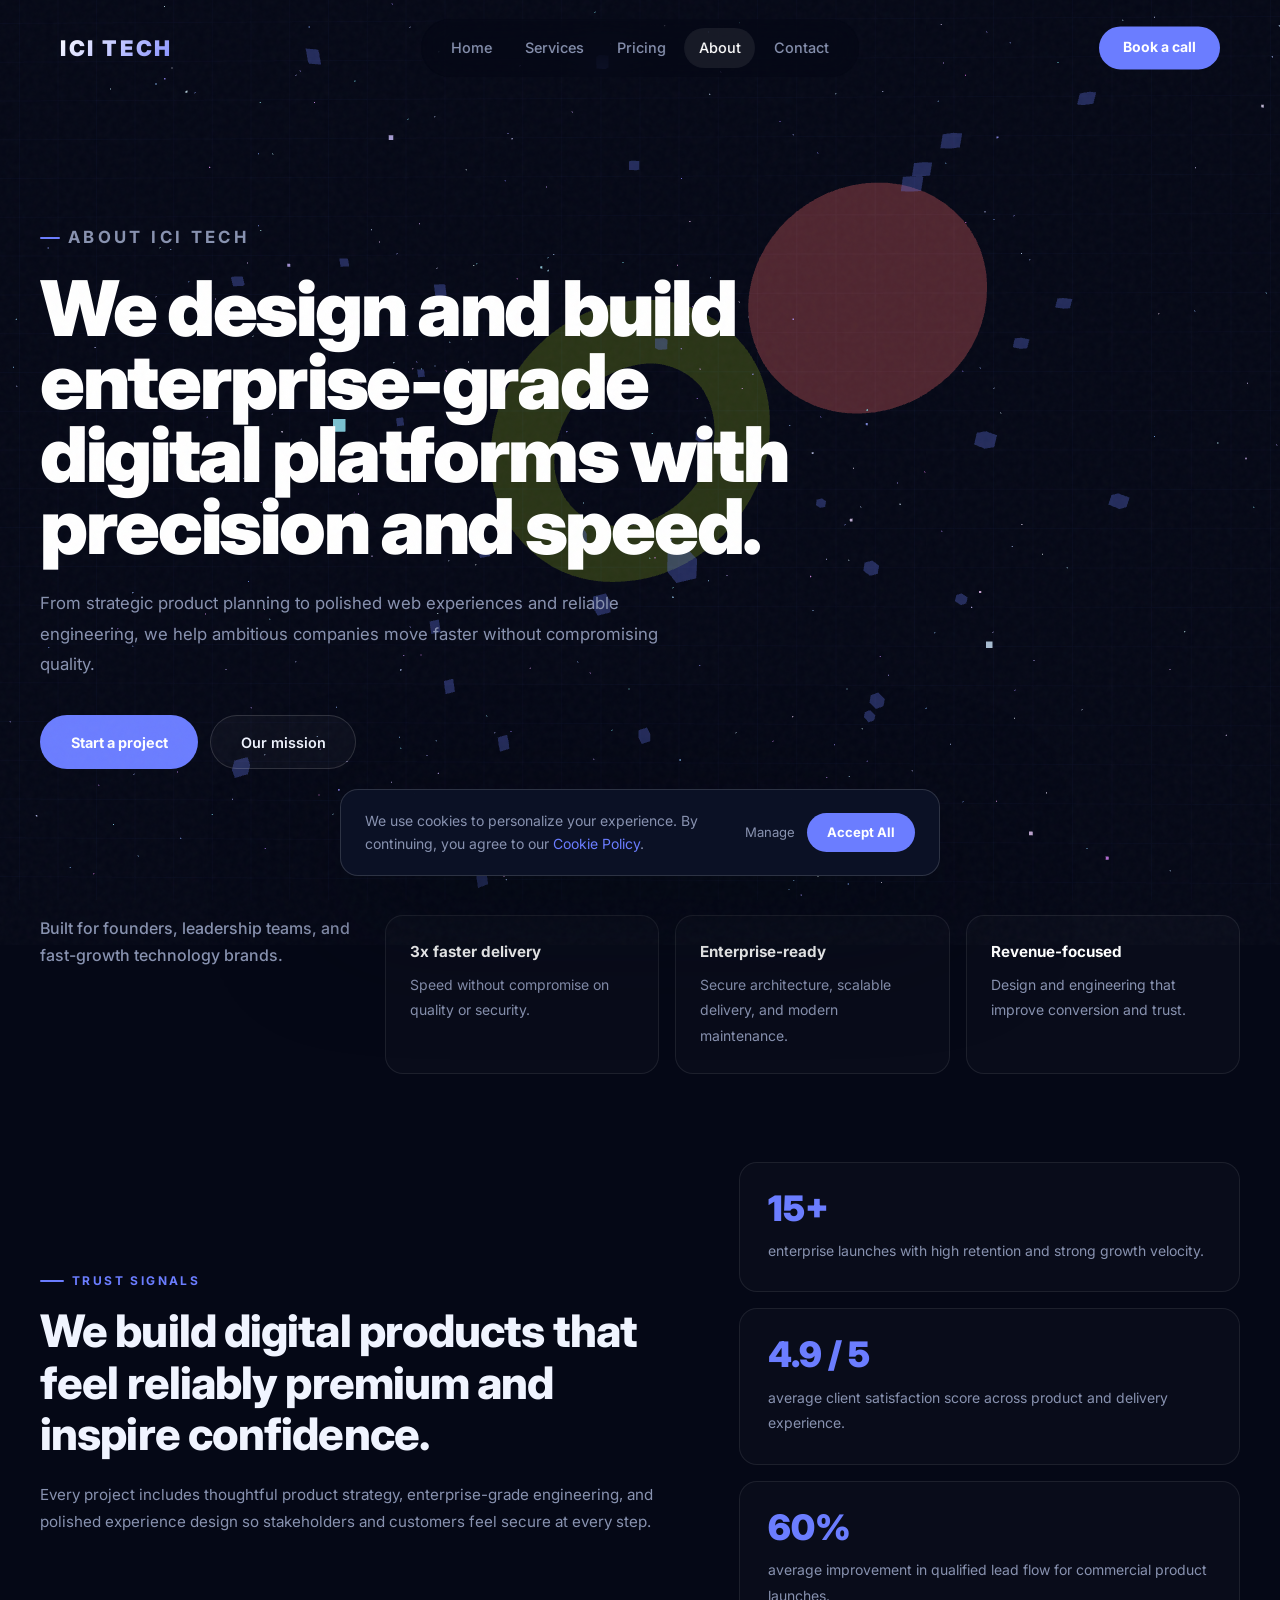
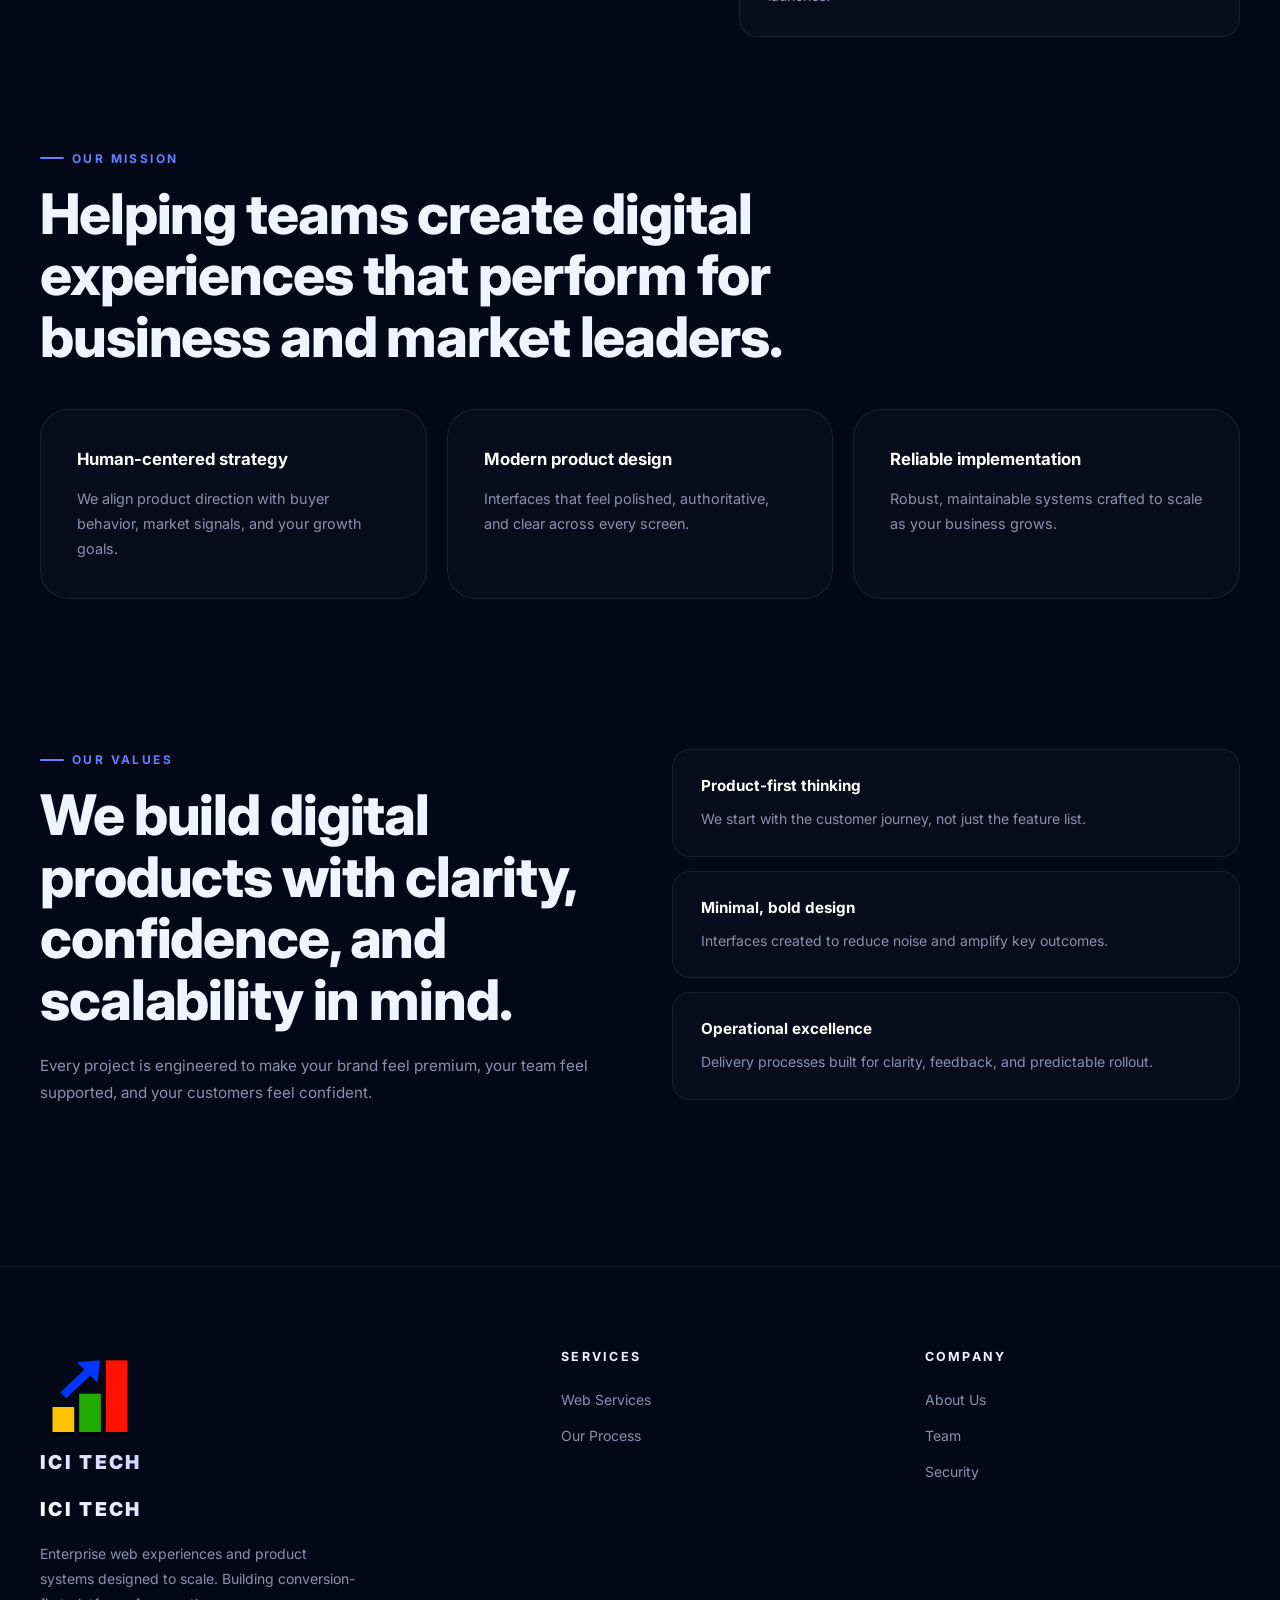
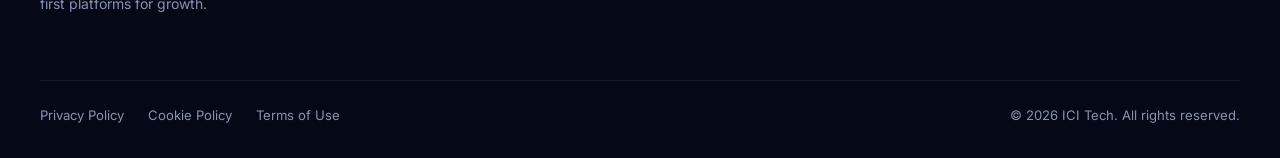
==== commit e97aea6c: "Add files via upload" ====
--- a/about.html
+++ b/about.html
@@ -145,6 +145,7 @@
                         <img src="assets/img/icon.png" alt="ICI Tech Logo" class="logo-icon">
                         ICI Tech
                     </a>
+                    <a class="logo footer-logo" href="index.html">ICI Tech</a>
                     <p>Enterprise web experiences and product systems designed to scale. Building conversion-first platforms for growth.</p>
                 </div>
                 
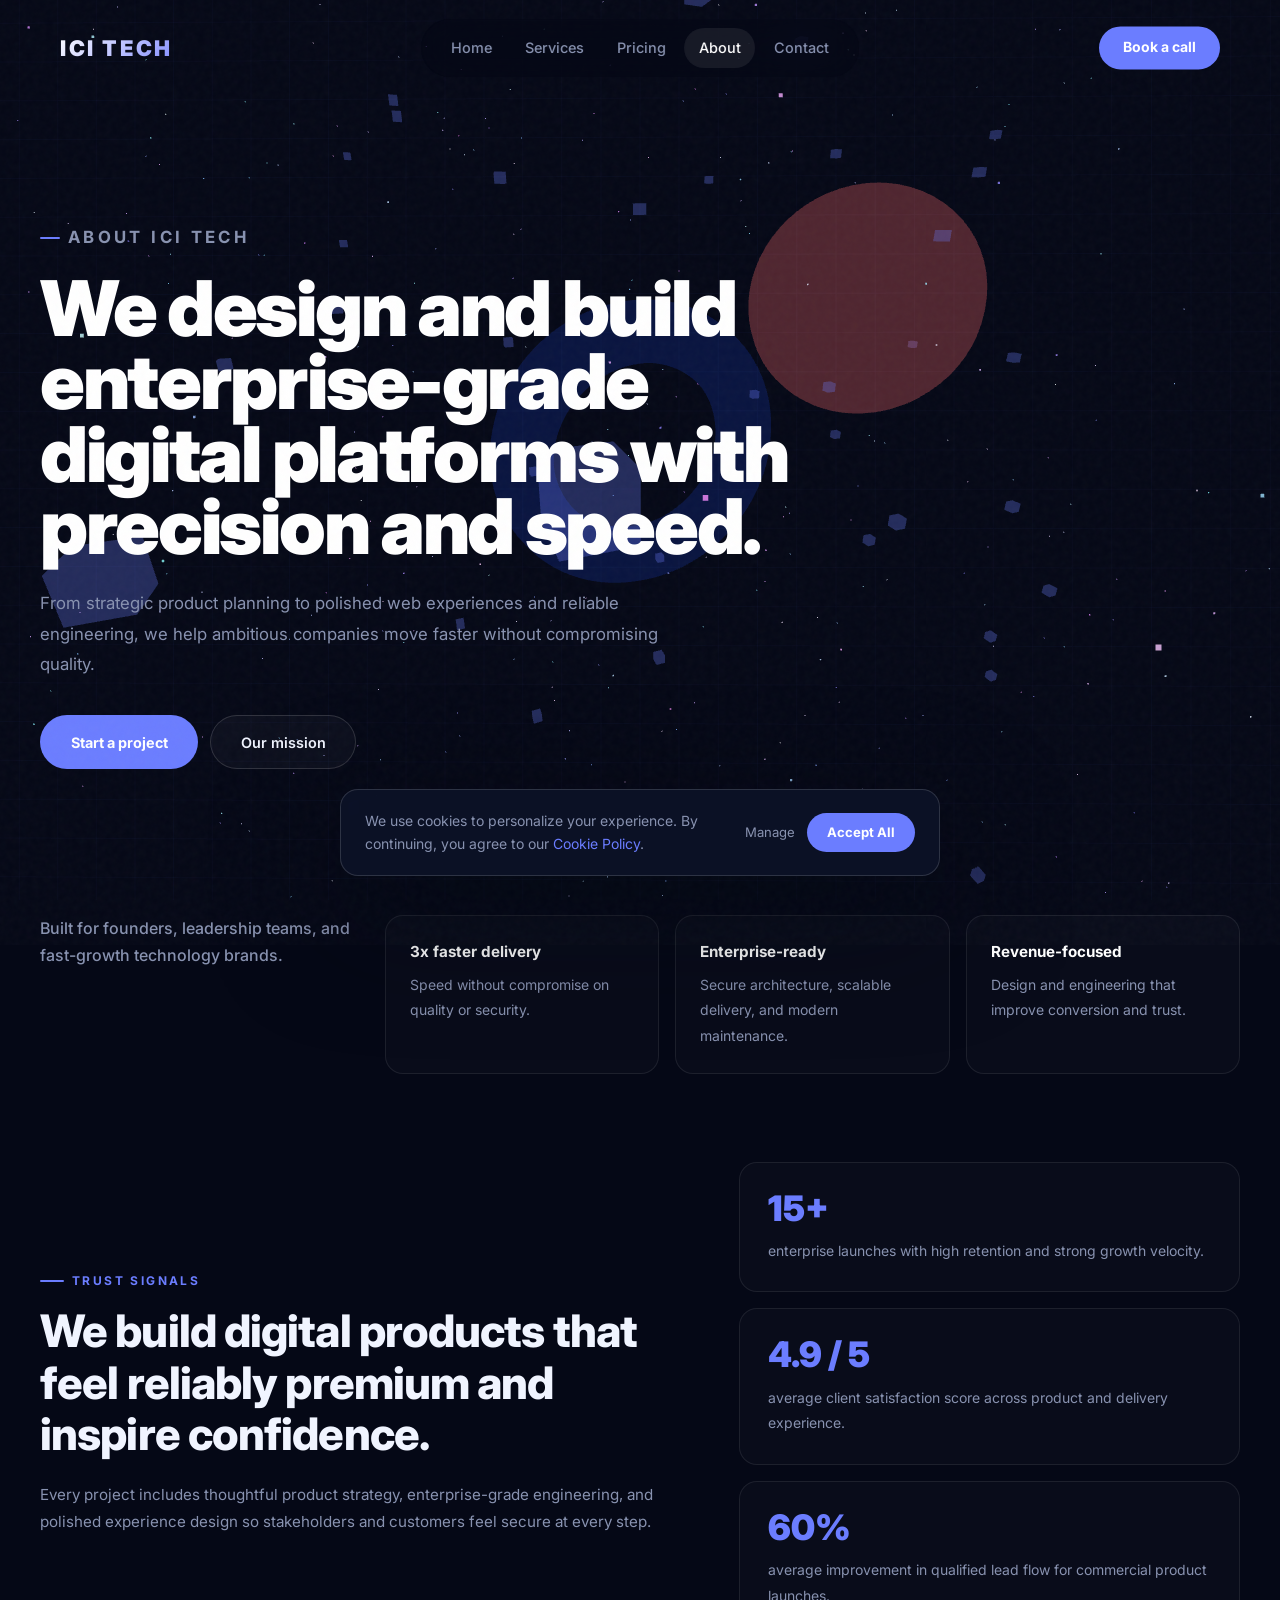
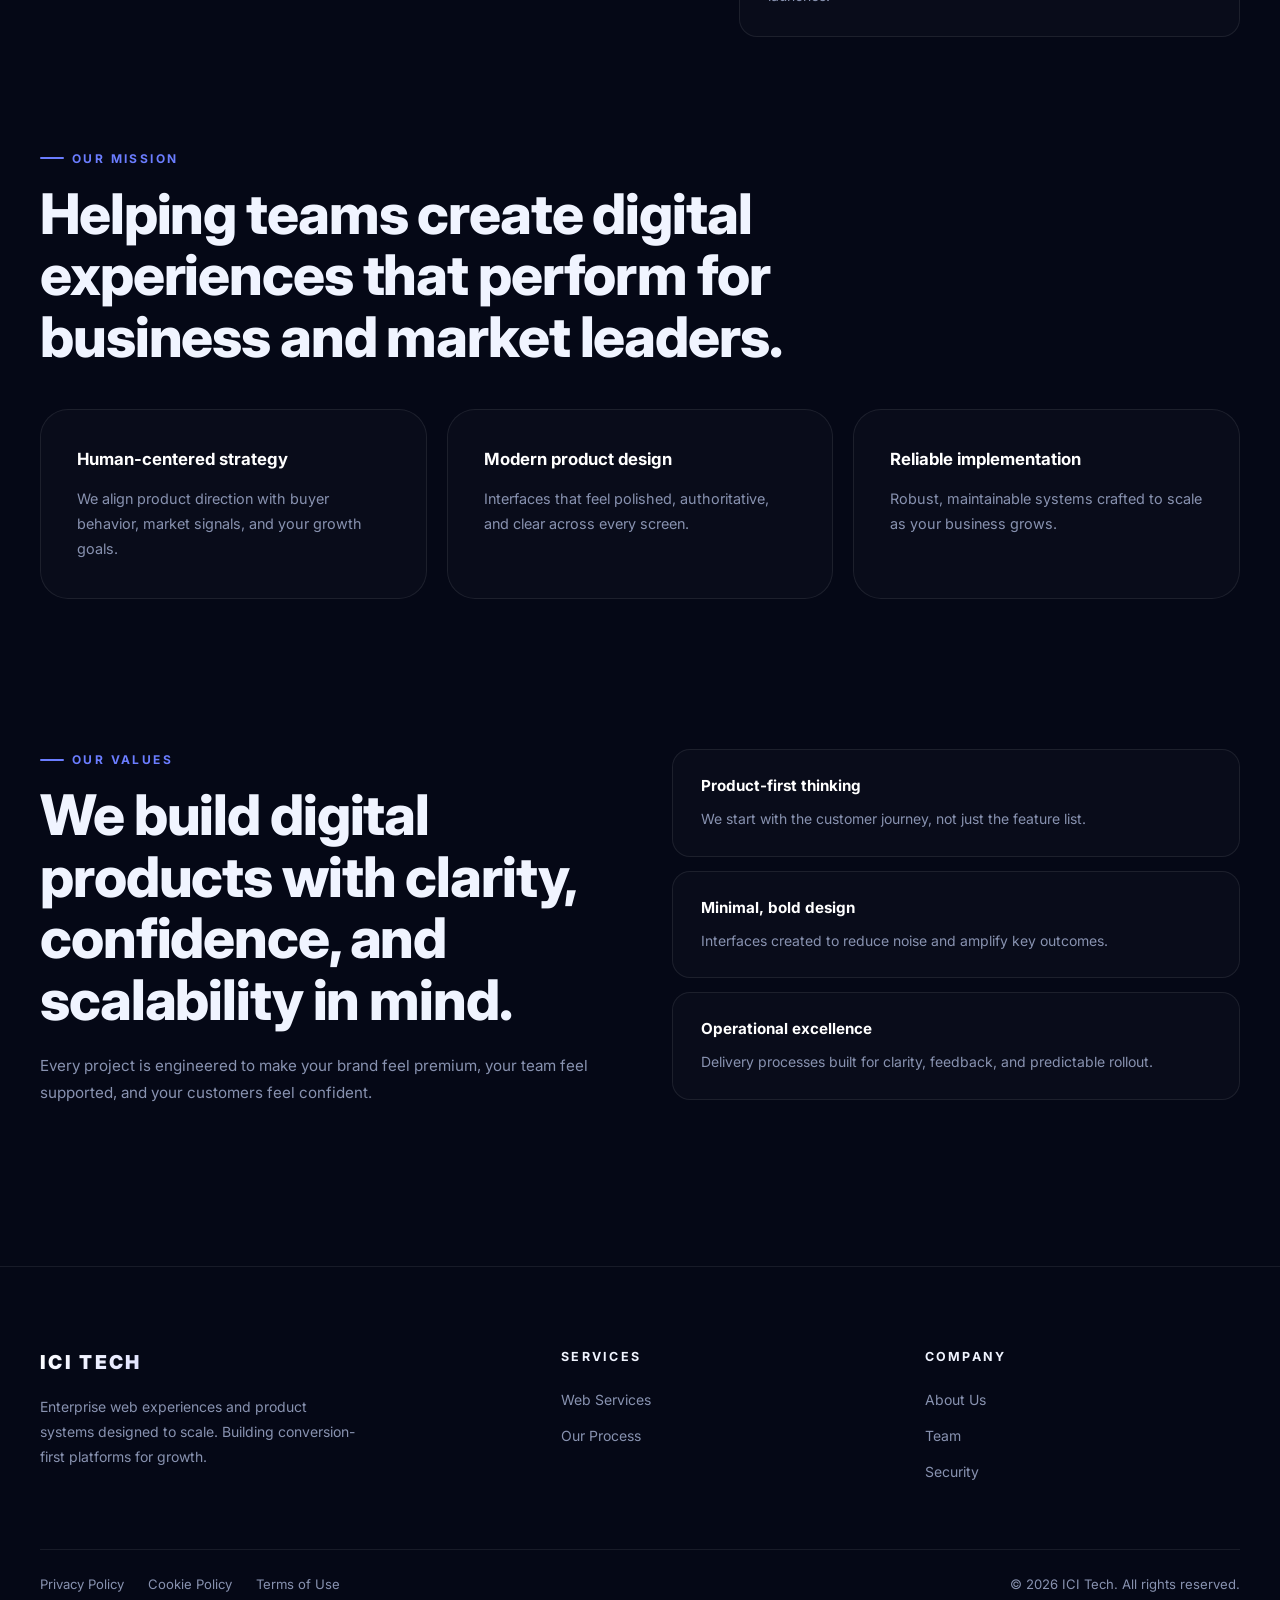
==== commit 31c53c7b: "Add files via upload" ====
--- a/about.html
+++ b/about.html
@@ -3,10 +3,11 @@
 <head>
     <meta charset="UTF-8">
     <meta name="viewport" content="width=device-width, initial-scale=1.0">
-    <meta name="description" content="About ICI Tech � premium digital product systems for SaaS, fintech, and enterprise teams.">
+    <meta name="description" content="About ICI Tech — premium digital product systems for SaaS, fintech, and enterprise teams.">
     <meta name="keywords" content="about ICI Tech, enterprise web development, SaaS design, team, mission">
     <title>About Us - ICI Tech</title>
     <link rel="icon" type="image/png" href="assets/img/Favicon.png">
+    <link rel="shortcut icon" type="image/png" href="assets/img/Favicon.png">
     <link rel="apple-touch-icon" href="assets/img/Favicon.png">
     <link rel="stylesheet" href="assets/styles.css">
     <script src="assets/three.min.js" defer></script>
@@ -141,10 +142,6 @@
             <div class="footer-grid">
                 <!-- Brand Section -->
                 <div>
-                    <a class="logo footer-logo" href="index.html">
-                        <img src="assets/img/icon.png" alt="ICI Tech Logo" class="logo-icon">
-                        ICI Tech
-                    </a>
                     <a class="logo footer-logo" href="index.html">ICI Tech</a>
                     <p>Enterprise web experiences and product systems designed to scale. Building conversion-first platforms for growth.</p>
                 </div>
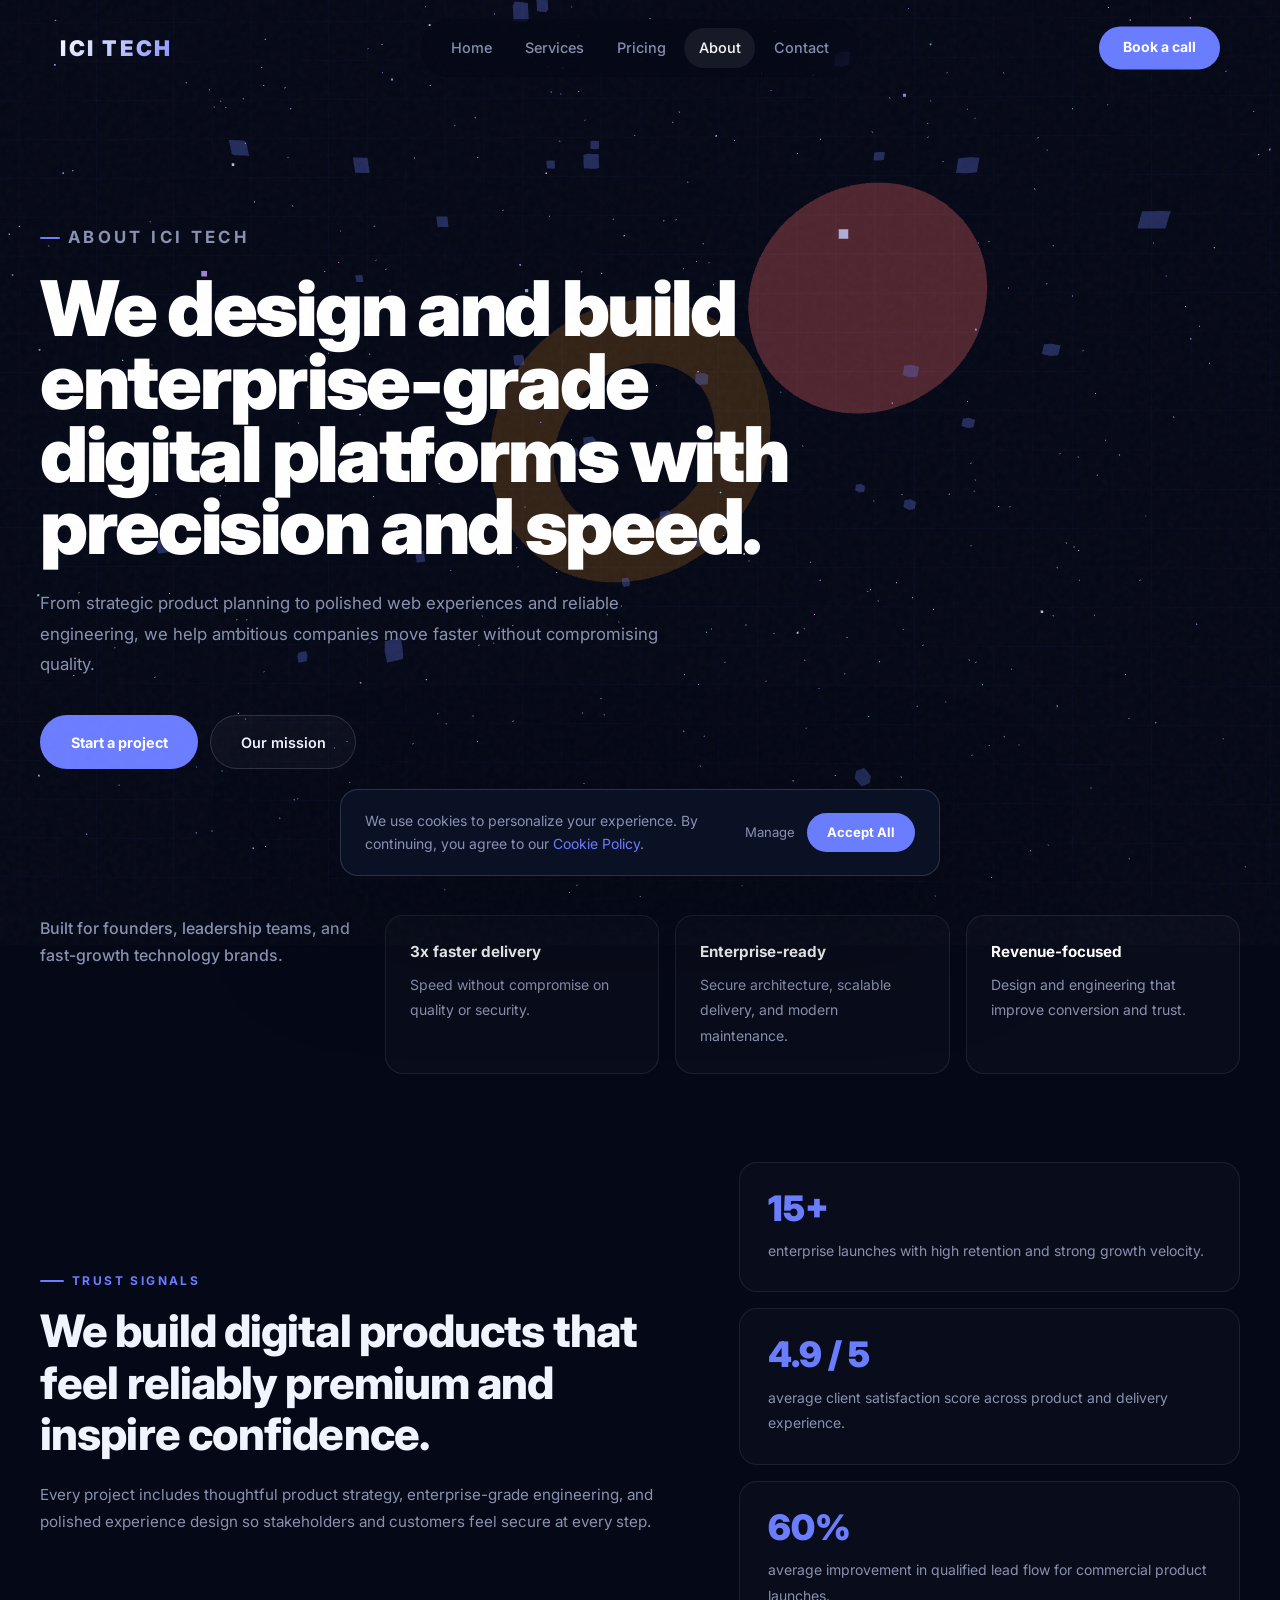
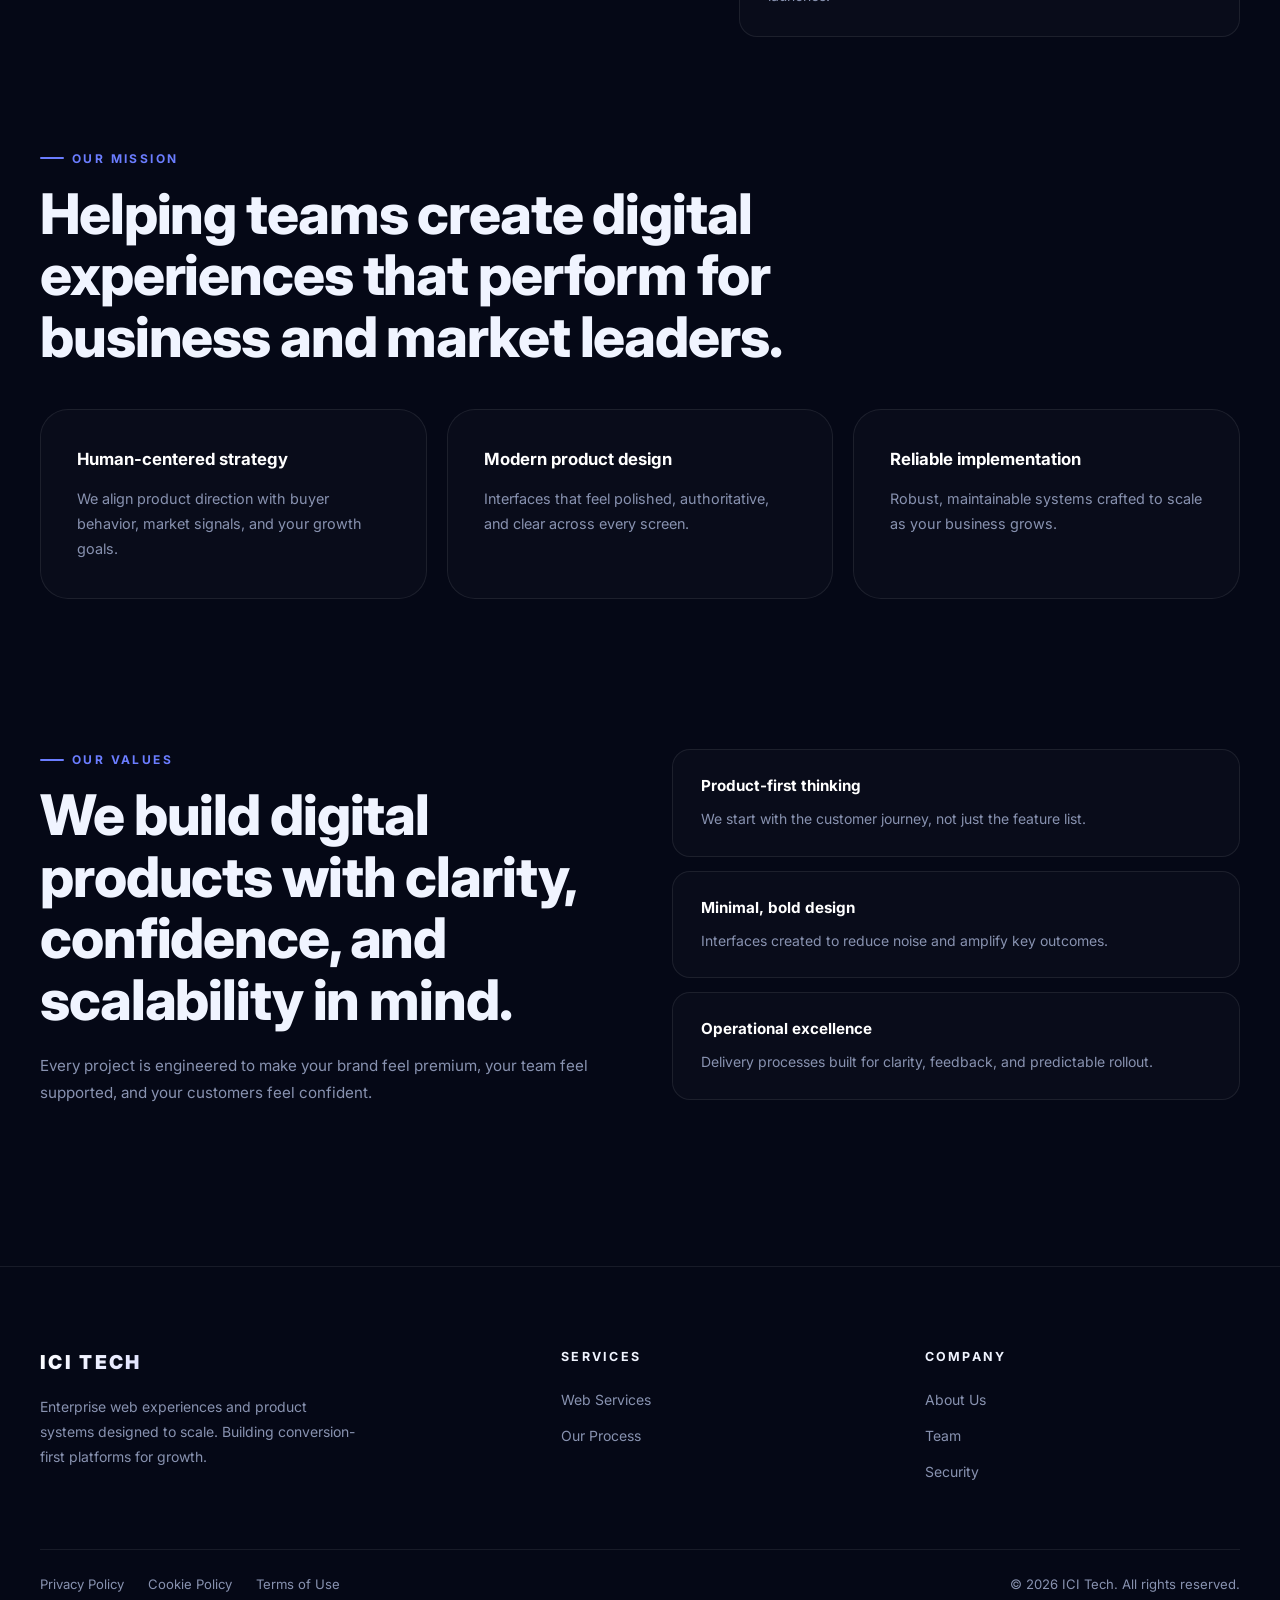
==== commit 0b233d21: "Add files via upload" ====
--- a/about.html
+++ b/about.html
@@ -11,7 +11,7 @@
     <link rel="apple-touch-icon" href="assets/img/Favicon.png">
     <link rel="stylesheet" href="assets/styles.css">
     <script src="assets/three.min.js" defer></script>
-</head>
+</head> 
 <body>
     <canvas id="three-bg"></canvas>
     <header class="site-header">
